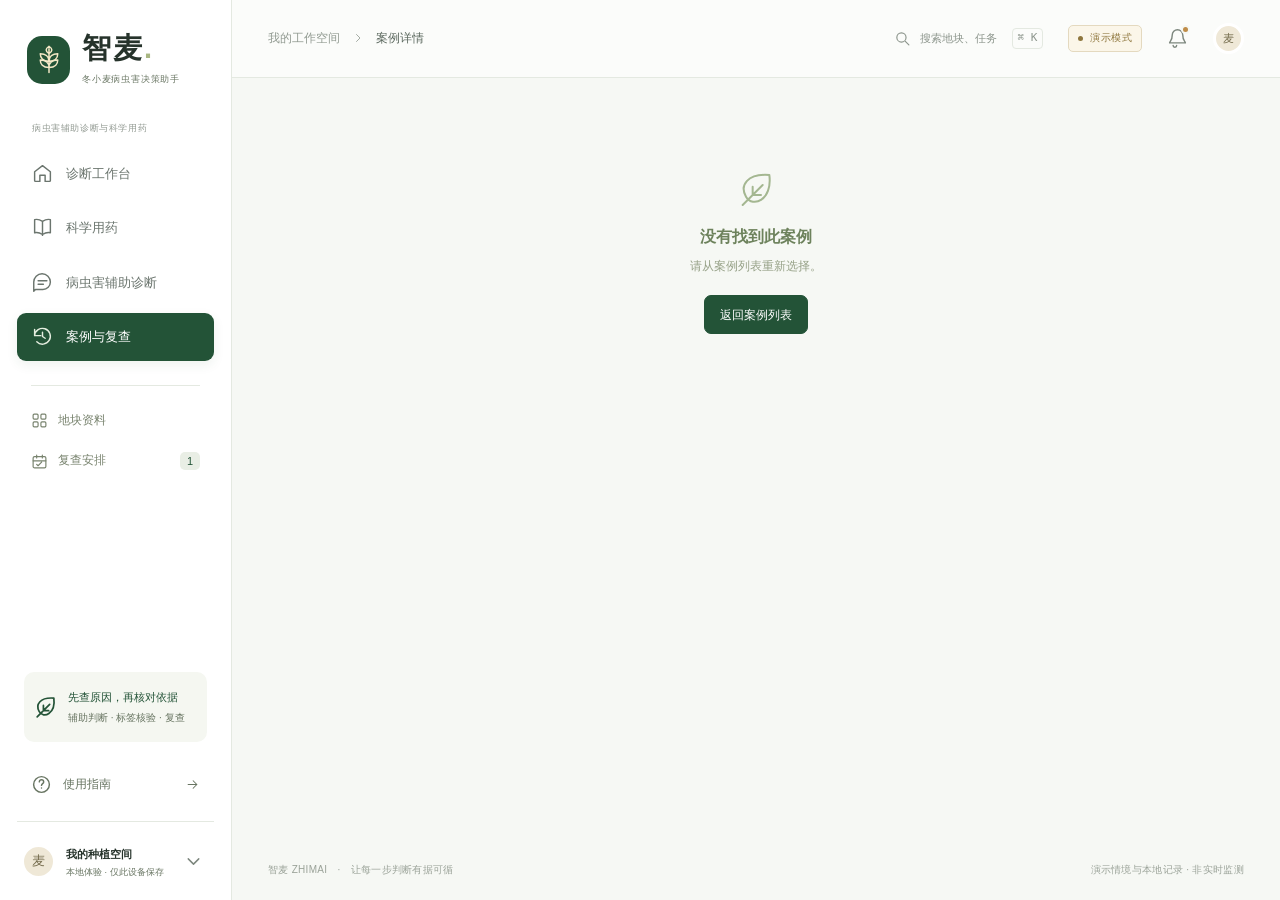
==== front_end/case.html @ a678b912 "feat(frontend): focus on wheat pest diagnosis and pesticide checks Add case-centered investigation, " ====
<!doctype html>
<html lang="zh-CN">
  <head>
    <meta charset="UTF-8" />
    <meta name="viewport" content="width=device-width, initial-scale=1.0" />
    <meta name="theme-color" content="#235337" />
    <meta
      name="description"
      content="智麦：冬小麦病虫害辅助诊断、登记标签核验与措施复查。"
    />
    <title>案例详情 · 智麦</title>
    <link rel="icon" href="assets/favicon.svg" type="image/svg+xml" />
    <link rel="stylesheet" href="css/workspace.css" />
    <link rel="stylesheet" href="css/care.css" />
    <script src="js/api.js" defer></script>
    <script src="js/core.js" defer></script>
    <script src="js/care.js" defer></script>
    <script src="js/app.js" defer></script>
    <script src="js/diagnosis.js" defer></script>
  </head>
  <body data-page="case">
    <div id="app"></div>
    <noscript><p>智麦需要启用 JavaScript 才能展示档案与交互功能。</p></noscript>
  </body>
</html>
---- front_end/css/workspace.css ----
:root {
  --green: #235337;
  --green-dark: #173c2a;
  --green-soft: #eaf1e8;
  --sage: #6d9872;
  --ink: #26332b;
  --muted: #748078;
  --line: #e4e9e1;
  --bg: #f6f8f4;
  --amber: #a7752e;
  --amber-bg: #fbf3e4;
  --red: #b54747;
  --red-bg: #fcf0ee;
  --radius: 16px;
  --shadow: 0 8px 30px #263d2b07;
}
* {
  box-sizing: border-box;
}
body {
  margin: 0;
  font:
    14px/1.65 -apple-system,
    BlinkMacSystemFont,
    "Segoe UI",
    "PingFang SC",
    "Microsoft YaHei",
    sans-serif;
  color: var(--ink);
  background: var(--bg);
}
a {
  color: inherit;
  text-decoration: none;
}
button,
input,
textarea,
select {
  font: inherit;
}
button {
  cursor: pointer;
}
button:disabled {
  cursor: not-allowed;
  opacity: 0.5;
}
button,
a,
input,
select,
textarea {
  outline-offset: 4px;
}
button:focus-visible,
a:focus-visible {
  outline: 3px solid #8eb49a;
}
input:focus,
textarea:focus,
select:focus {
  outline: 2px solid #94b99d;
  border-color: var(--sage);
}
button {
  color: inherit;
}
svg {
  vertical-align: middle;
}
.icon {
  width: 21px;
  height: 21px;
  flex-shrink: 0;
}
h1,
h2,
h3,
h4,
p {
  margin: 0;
}
h1 {
  font-size: 29px;
  letter-spacing: -0.8px;
  font-weight: 650;
  line-height: 1.4;
}
h2 {
  font-size: 18px;
  font-weight: 650;
  letter-spacing: -0.3px;
}
h3 {
  font-size: 15px;
  font-weight: 600;
}
small,
.muted {
  color: var(--muted);
}
small {
  font-size: 12px;
}
strong {
  font-weight: 600;
}
img {
  max-width: 100%;
  display: block;
}
hr {
  border: 0;
  border-top: 1px solid var(--line);
  margin: 20px 0;
}
[hidden] {
  display: none !important;
}
.sr-only {
  position: absolute;
  width: 1px;
  height: 1px;
  padding: 0;
  margin: -1px;
  overflow: hidden;
  clip: rect(0, 0, 0, 0);
  white-space: nowrap;
  border: 0;
}
#app {
  min-height: 100vh;
  display: flex;
}
.sidebar {
  position: fixed;
  z-index: 40;
  inset: 0 auto 0 0;
  width: 232px;
  background: #fff;
  color: var(--ink);
  border-right: 1px solid var(--line);
  padding: 33px 17px 0;
  display: flex;
  flex-direction: column;
}
.brand {
  display: flex;
  align-items: center;
  gap: 12px;
  padding: 0 10px 34px;
}
.brand-mark {
  width: 43px;
  height: 48px;
  border-radius: 15px;
  background: var(--green);
  color: #f4e8c6;
  display: grid;
  place-items: center;
}
.brand-mark .icon {
  width: 30px;
  height: 34px;
  stroke-width: 1.2;
}
.brand b {
  font-size: 29px;
  font-weight: 700;
  letter-spacing: 2px;
  line-height: 1.1;
}
.brand-dot {
  color: #a9b783;
}
.brand small {
  display: block;
  font-size: 10px;
  letter-spacing: 1.3px;
  margin-top: 7px;
}
.sidebar-label {
  font-size: 10px;
  color: #929a92;
  letter-spacing: 1.5px;
  padding: 0 15px 14px;
}
.sidebar nav {
  display: grid;
  gap: 7px;
}
.nav-item {
  display: flex;
  align-items: center;
  gap: 13px;
  padding: 13px 15px;
  border-radius: 9px;
  font-size: 14px;
  color: #6b756e;
  transition:
    background 0.15s,
    color 0.15s;
}
.nav-item:hover {
  background: #f1f5ef;
  color: var(--green);
}
.nav-item.active {
  background: var(--green);
  color: #fff;
  box-shadow: 0 4px 12px #23533714;
}
.nav-item.active .icon {
  stroke: #e4eddf;
}
.nav-count {
  font-size: 11px;
  margin-left: auto;
  padding: 0 6px;
  min-width: 20px;
  border-radius: 5px;
  background: #e9eee5;
  color: var(--green);
  text-align: center;
}
.nav-item.active .nav-count {
  background: #ffffff24;
  color: #fff;
}
.sidebar-bottom {
  margin-top: auto;
}
.season-note {
  margin: 30px 7px 20px;
  padding: 16px 9px;
  background: #f5f7f1;
  border-radius: 10px;
  display: flex;
  gap: 10px;
  align-items: center;
  font-size: 11px;
  color: var(--green);
}
.season-note .icon {
  width: 25px;
  height: 25px;
}
.season-note small {
  display: block;
  font-size: 10px;
  margin-top: 3px;
}
.help-btn {
  border: 0;
  background: transparent;
  width: 100%;
  display: flex;
  align-items: center;
  gap: 11px;
  padding: 12px 14px;
  color: var(--muted);
  font-size: 12px;
}
.help-btn .icon:last-child {
  margin-left: auto;
  width: 15px;
}
.profile {
  border-top: 1px solid var(--line);
  margin-top: 14px;
  padding: 20px 4px;
  display: flex;
  align-items: center;
  gap: 10px;
}
.avatar,
.top-avatar {
  display: grid;
  place-items: center;
  width: 35px;
  height: 35px;
  flex-shrink: 0;
  background: #efe8d7;
  color: #766d4e;
  border: 3px solid white;
  border-radius: 50%;
  font-size: 13px;
}
.profile strong {
  font-size: 11px;
}
.profile small {
  font-size: 9px;
  display: block;
}
.profile .icon-btn {
  margin-left: auto;
}
.main-wrapper {
  margin-left: 232px;
  min-width: 0;
  width: calc(100% - 232px);
  flex: 1;
  overflow: visible;
  display: flex;
  flex-direction: column;
}
.topbar {
  height: 78px;
  flex-shrink: 0;
  border-bottom: 1px solid var(--line);
  padding: 0 36px;
  display: flex;
  align-items: center;
  justify-content: space-between;
  background: #fff9;
  gap: 12px;
}
.topbar-left,
.topbar-actions {
  display: flex;
  align-items: center;
  gap: 18px;
}
.breadcrumb {
  display: flex;
  align-items: center;
  gap: 12px;
  color: #929b92;
  font-size: 12px;
}
.breadcrumb strong {
  color: #5b685e;
  font-weight: 500;
}
.breadcrumb .icon {
  width: 12px;
  height: 12px;
}
.topbar-actions {
  gap: 19px;
}
.search-trigger {
  border: 0;
  background: none;
  display: flex;
  align-items: center;
  gap: 9px;
  color: #8c958c;
  font-size: 11px;
}
.search-trigger .icon {
  width: 17px;
}
.search-trigger kbd {
  font: 10px/1.6 inherit;
  border: 1px solid var(--line);
  border-radius: 4px;
  padding: 0 5px;
  margin-left: 6px;
}
.mode-pill {
  display: flex;
  align-items: center;
  gap: 7px;
  font-size: 10px;
  letter-spacing: 0.4px;
  border: 1px solid #e4d9bf;
  color: #8e763d;
  background: #fbf6e9;
  padding: 4px 9px;
  border-radius: 5px;
  white-space: nowrap;
}
.mode-pill i {
  height: 5px;
  width: 5px;
  border-radius: 50%;
  background: currentColor;
}
.mode-pill.live {
  background: var(--green-soft);
  border-color: #dbe7d8;
  color: var(--green);
}
.icon-btn {
  border: 0;
  background: transparent;
  display: inline-flex;
  align-items: center;
  justify-content: center;
  border-radius: 8px;
  width: 33px;
  height: 33px;
  color: #7d877e;
  flex-shrink: 0;
}
.icon-btn:hover {
  background: var(--green-soft);
  color: var(--green);
}
.notification-btn {
  position: relative;
}
.notification-dot {
  position: absolute;
  right: 6px;
  top: 5px;
  width: 5px;
  height: 5px;
  border-radius: 50%;
  background: #bf8c48;
  box-shadow: 0 0 0 2px var(--bg);
}
.top-avatar {
  width: 31px;
  height: 31px;
  font-size: 11px;
}
.page-content {
  padding: 32px 36px 20px;
  overflow: visible;
  max-width: 1620px;
  width: 100%;
  margin: 0 auto;
  flex: 1;
}
.page-footer {
  padding: 14px 36px 22px;
  display: flex;
  justify-content: space-between;
  gap: 10px;
  color: #9ba399;
  font-size: 10px;
  letter-spacing: 0.3px;
}
.page-footer i {
  padding: 0 7px;
  font-style: normal;
}
.page-heading {
  display: flex;
  justify-content: space-between;
  gap: 20px;
  align-items: center;
  margin-bottom: 25px;
}
.page-heading p {
  color: var(--muted);
  font-size: 12px;
  margin-top: 7px;
}
.eyebrow {
  font-size: 10px;
  letter-spacing: 2.1px;
  text-transform: uppercase;
  color: var(--sage);
  display: block;
  margin-bottom: 7px;
}
.actions {
  display: flex;
  align-items: center;
  gap: 10px;
  flex-wrap: wrap;
}
.btn {
  display: inline-flex;
  justify-content: center;
  align-items: center;
  gap: 8px;
  background: #fff;
  border: 1px solid #dce3d8;
  border-radius: 7px;
  padding: 9px 15px;
  min-height: 39px;
  font-size: 12px;
  line-height: 1.5;
  white-space: nowrap;
  transition:
    background 0.15s,
    transform 0.15s;
  color: var(--ink);
}
.btn:hover {
  background: #f0f4ed;
}
.btn.primary {
  background: var(--green);
  border-color: var(--green);
  color: white;
}
.btn.primary:hover {
  background: var(--green-dark);
}
.btn.soft {
  background: var(--green-soft);
  border-color: transparent;
  color: var(--green);
}
.btn.danger {
  color: var(--red);
  background: #fff;
  border-color: #eed4d0;
}
.btn.small {
  padding: 6px 11px;
  min-height: 31px;
  font-size: 11px;
}
.btn .icon {
  width: 16px;
  height: 16px;
}
.text-link {
  display: inline-flex;
  align-items: center;
  gap: 6px;
  border: 0;
  background: none;
  padding: 0;
  color: var(--green);
  font-size: 12px;
}
.text-link .icon {
  width: 15px;
  height: 15px;
}
.badge {
  display: inline-flex;
  align-items: center;
  gap: 5px;
  padding: 3px 8px;
  border-radius: 5px;
  font-size: 10px;
  font-weight: 500;
  line-height: 1.7;
  white-space: nowrap;
  background: var(--green-soft);
  color: var(--green);
}
.badge.amber {
  background: var(--amber-bg);
  color: var(--amber);
}
.badge.gray {
  background: #f0f2ed;
  color: #7c8479;
}
.badge.red {
  background: var(--red-bg);
  color: var(--red);
}
.badge.blue {
  background: #ebf1f3;
  color: #557b87;
}
.panel {
  border: 1px solid var(--line);
  border-radius: var(--radius);
  background: white;
  box-shadow: var(--shadow);
  min-width: 0;
  overflow: hidden;
}
.panel-head {
  padding: 21px 23px 18px;
  display: flex;
  align-items: center;
  justify-content: space-between;
  gap: 15px;
}
.panel-head h2 {
  font-size: 15px;
}
.panel-head p {
  font-size: 11px;
  color: var(--muted);
  margin-top: 3px;
}
.panel-body {
  padding: 0 23px 23px;
}
.section-heading {
  display: flex;
  justify-content: space-between;
  align-items: center;
  margin: 27px 0 15px;
  gap: 12px;
}
.section-heading h2 {
  font-size: 18px;
}
.section-heading h2 small {
  margin-left: 10px;
  font-size: 11px;
  font-weight: 400;
}
.demo-note {
  display: flex;
  align-items: flex-start;
  gap: 8px;
  color: #9a834a;
  font-size: 10px;
  margin: 12px 0 0;
}
.demo-note .icon {
  width: 14px;
  height: 14px;
  margin-top: 2px;
}
.notice {
  display: flex;
  align-items: flex-start;
  gap: 9px;
  background: #f5f7f0;
  color: #6c7c65;
  padding: 13px 16px;
  border-radius: 8px;
  font-size: 11px;
  line-height: 1.8;
}
.notice .icon {
  width: 16px;
  height: 16px;
  margin-top: 2px;
}
.notice.amber {
  color: #8d7137;
  background: var(--amber-bg);
}
.notice.error {
  color: var(--red);
  background: var(--red-bg);
}
.notice a {
  text-decoration: underline;
}
.notice .btn {
  margin-left: auto;
}
.mt {
  margin-top: 18px;
}
.mb {
  margin-bottom: 18px;
}
.dashboard-hero {
  display: grid;
  grid-template-columns: 1.15fr 1fr;
  min-height: 243px;
  position: relative;
  border-radius: 17px;
  overflow: hidden;
  background: #eaf0e2;
  border: 1px solid #e0e7d8;
}
.hero-copy {
  padding: 31px 35px;
  position: relative;
  z-index: 2;
}
.hero-copy .eyebrow {
  color: #708766;
  font-size: 9px;
}
.hero-copy h1 {
  font-size: 32px;
  line-height: 1.55;
  letter-spacing: 1px;
  color: #244c32;
  margin: 9px 0;
}
.hero-copy p {
  font-size: 12px;
  color: #748169;
  margin-bottom: 21px;
}
.hero-copy .btn {
  min-height: 37px;
}
.hero-art {
  position: relative;
  overflow: hidden;
  min-height: 235px;
  background: #c4d5ac;
}
.hero-art:after {
  content: "";
  position: absolute;
  inset: 0;
  background:
    linear-gradient(90deg, #eaf0e2, transparent 32%),
    linear-gradient(0deg, #28452524, transparent 60%);
  pointer-events: none;
}
.hero-art > svg {
  width: 100%;
  height: 100%;
  position: absolute;
  inset: 0;
}
.hero-caption {
  position: absolute;
  bottom: 24px;
  right: 24px;
  z-index: 2;
  display: flex;
  gap: 9px;
  align-items: center;
  padding: 9px 13px;
  background: #ffffffdf;
  backdrop-filter: blur(6px);
  border-radius: 9px;
  color: var(--green);
  font-size: 10px;
  box-shadow: 0 4px 16px #2343210a;
}
.hero-caption .icon {
  width: 24px;
  height: 24px;
}
.hero-caption strong {
  display: block;
  font-size: 11px;
}
.hero-caption small {
  font-size: 9px;
}
.stats-grid {
  display: grid;
  grid-template-columns: repeat(4, minmax(0, 1fr));
  gap: 15px;
  margin: 19px 0 23px;
}
.stat {
  padding: 18px 20px;
  display: flex;
  justify-content: space-between;
  align-items: center;
  background: white;
  border: 1px solid var(--line);
  border-radius: 12px;
}
.stat-label {
  color: var(--muted);
  font-size: 11px;
}
.stat-value {
  font-size: 27px;
  letter-spacing: -1px;
  line-height: 1.25;
  margin: 7px 0 5px;
  font-variant-numeric: tabular-nums;
}
.stat-value span {
  font-size: 11px;
  letter-spacing: 0;
  color: #7f897e;
  margin-left: 5px;
}
.stat small {
  font-size: 9px;
}
.stat-icon {
  background: #f0f4ec;
  color: var(--sage);
  display: grid;
  place-items: center;
  width: 40px;
  height: 40px;
  border-radius: 12px;
}
.stat-icon.amber {
  background: var(--amber-bg);
  color: #b58d4c;
}
.dashboard-mid {
  display: grid;
  grid-template-columns: minmax(0, 1.55fr) minmax(290px, 1fr);
  gap: 20px;
}
.task-row {
  display: flex;
  align-items: center;
  gap: 13px;
  padding: 16px 23px;
  border-top: 1px solid #f0f2ed;
  min-height: 81px;
}
.task-check {
  width: 21px;
  height: 21px;
  border: 1.5px solid #d7dfd1;
  border-radius: 6px;
  background: white;
  flex-shrink: 0;
  display: grid;
  place-items: center;
  color: var(--green);
}
.task-check:hover {
  background: var(--green-soft);
  border-color: var(--sage);
}
.task-check.done {
  background: var(--green-soft);
  border-color: var(--green-soft);
}
.task-check .icon {
  width: 15px;
  height: 15px;
}
.task-row-main {
  flex: 1;
  min-width: 0;
}
.task-title {
  border: 0;
  padding: 0;
  background: none;
  text-align: left;
  font-size: 12px;
  font-weight: 550;
  line-height: 1.5;
}
.task-meta {
  font-size: 10px;
  color: #8b9388;
  margin-top: 4px;
  display: flex;
  gap: 9px;
  align-items: center;
}
.task-meta .icon {
  width: 11px;
  height: 11px;
}
.task-row.done .task-title {
  text-decoration: line-through;
  color: #929b8e;
}
.task-row > .text-link {
  font-size: 10px;
}
.weather-card {
  background: linear-gradient(150deg, #f0f4e9, #e8efde);
  border: 1px solid #e0e6d8;
  border-radius: var(--radius);
  padding: 21px 23px;
  position: relative;
  overflow: hidden;
}
.weather-top {
  display: flex;
  justify-content: space-between;
  align-items: center;
}
.weather-location {
  display: flex;
  gap: 5px;
  align-items: center;
  font-size: 12px;
}
.weather-location .icon {
  width: 14px;
  height: 14px;
}
.weather-main {
  display: flex;
  align-items: center;
  justify-content: space-between;
  margin: 13px 0;
}
.weather-temp {
  font-size: 43px;
  line-height: 1.1;
  color: var(--green);
  letter-spacing: -2px;
  font-weight: 500;
}
.weather-temp small {
  font-size: 24px;
  color: var(--green);
}
.weather-desc {
  font-size: 11px;
  color: #7a866e;
  margin-top: 7px;
}
.weather-symbol {
  color: #aaae6a;
  width: 62px;
  height: 62px;
  stroke-width: 1;
}
.weather-details {
  display: flex;
  gap: 20px;
  font-size: 10px;
  color: #75816d;
  margin-bottom: 16px;
}
.weather-details .icon {
  width: 13px;
  height: 13px;
  margin-right: 4px;
}
.weather-tip {
  padding: 10px 12px;
  background: #ffffffa6;
  border: 1px solid #ffffffb0;
  border-radius: 7px;
  font-size: 10px;
  color: #77836e;
}
.weather-tip strong {
  color: #526e4d;
}
.weather-bottom {
  display: flex;
  justify-content: space-between;
  align-items: center;
  margin-top: 12px;
  font-size: 9px;
  color: #899179;
}
.weather-bottom button {
  font-size: 9px;
}
.field-grid {
  display: grid;
  grid-template-columns: repeat(3, minmax(0, 1fr));
  gap: 19px;
}
.field-card {
  background: white;
  border: 1px solid var(--line);
  border-radius: 13px;
  overflow: hidden;
  box-shadow: var(--shadow);
  transition:
    transform 0.2s,
    box-shadow 0.2s;
}
.field-card:hover {
  transform: translateY(-3px);
  box-shadow: 0 9px 25px #253d2610;
}
.field-photo {
  height: 134px;
  position: relative;
  background: #e9ecdf;
  overflow: hidden;
}
.field-photo img {
  width: 100%;
  height: 100%;
  object-fit: cover;
  image-rendering: auto;
}
.field-photo:after {
  content: "";
  position: absolute;
  inset: 0;
  background: linear-gradient(0deg, #152c3450, transparent 70%);
  pointer-events: none;
}
.field-photo .badge {
  position: absolute;
  top: 12px;
  left: 13px;
  z-index: 2;
  background: #ffffffed;
}
.image-disclaimer {
  position: absolute;
  bottom: 8px;
  right: 10px;
  z-index: 2;
  font-size: 9px;
  color: #ffffffcf;
}
.field-card-content {
  padding: 17px 19px;
}
.field-title {
  display: flex;
  justify-content: space-between;
  align-items: center;
  gap: 10px;
}
.field-title h3 {
  font-size: 15px;
}
.field-location {
  display: flex;
  align-items: center;
  gap: 4px;
  font-size: 10px;
  color: #8a9385;
  margin: 6px 0 14px;
}
.field-location .icon {
  width: 12px;
  height: 12px;
}
.field-info {
  display: flex;
  gap: 12px;
  font-size: 10px;
  color: #6b7966;
}
.field-info span + span {
  border-left: 1px solid var(--line);
  padding-left: 12px;
}
.field-card-bottom {
  display: flex;
  justify-content: space-between;
  align-items: center;
  border-top: 1px solid #edf0e8;
  padding-top: 12px;
  margin-top: 14px;
  font-size: 10px;
  color: #8b9586;
}
.field-card-bottom .icon {
  width: 17px;
  color: var(--green);
}
.overview-bottom {
  display: grid;
  grid-template-columns: minmax(0, 1.55fr) minmax(290px, 1fr);
  gap: 20px;
  margin-top: 23px;
}
.quick-entry {
  display: flex;
  align-items: center;
  gap: 14px;
  padding: 20px 23px;
  border-top: 1px solid #f0f2ed;
}
.quick-entry:first-child {
  border: 0;
}
.entry-icon {
  width: 39px;
  height: 39px;
  border-radius: 11px;
  background: #edf3e7;
  color: var(--green);
  display: grid;
  place-items: center;
}
.entry-icon.gold {
  background: #f6f0df;
  color: #a18a50;
}
.quick-entry p {
  font-size: 10px;
  color: var(--muted);
  margin-top: 3px;
}
.quick-entry h3 {
  font-size: 12px;
}
.quick-entry > .icon {
  margin-left: auto;
  width: 16px;
  color: #95a08d;
}
.season-progress {
  padding: 0 24px 20px;
}
.growth-line {
  display: flex;
  align-items: center;
  position: relative;
  justify-content: space-between;
  padding-top: 25px;
}
.growth-line:before {
  content: "";
  height: 2px;
  position: absolute;
  left: 8px;
  right: 8px;
  top: 33px;
  background: #e1e8d9;
}
.growth-node {
  position: relative;
  text-align: center;
  font-size: 9px;
  color: #a1aa98;
}
.growth-node i {
  display: block;
  margin: 0 auto 9px;
  width: 17px;
  height: 17px;
  border-radius: 50%;
  border: 5px solid #eef3e7;
  background: #cdd8c0;
  position: relative;
  z-index: 1;
}
.growth-node.current {
  color: var(--green);
  font-weight: 600;
}
.growth-node.current i {
  background: var(--green);
  box-shadow: 0 0 0 4px #e6eede;
}
.season-progress > p {
  margin-top: 20px;
  font-size: 10px;
  color: var(--muted);
}
.toolbar {
  display: flex;
  justify-content: space-between;
  align-items: center;
  gap: 15px;
  flex-wrap: wrap;
  margin: 20px 0;
}
.segmented {
  display: flex;
  gap: 5px;
  flex-wrap: wrap;
  padding: 4px;
  background: #eaf0e4;
  border-radius: 8px;
}
.segmented button {
  border: 0;
  background: none;
  color: #7b8871;
  padding: 7px 14px;
  font-size: 11px;
  border-radius: 5px;
}
.segmented button.active {
  background: white;
  color: var(--green);
  box-shadow: 0 1px 4px #35412408;
}
.filter-search {
  display: flex;
  align-items: center;
  gap: 8px;
  border: 1px solid var(--line);
  border-radius: 8px;
  padding: 0 11px;
  background: white;
  min-height: 37px;
}
.filter-search .icon {
  width: 15px;
  color: #8d9885;
}
.filter-search input {
  border: 0 !important;
  background: none !important;
  padding: 7px 0 !important;
  width: 190px !important;
  font-size: 11px !important;
  outline: none !important;
}
.filter-group {
  display: flex;
  gap: 9px;
  align-items: center;
  flex-wrap: wrap;
}
.filter-group select {
  min-width: 135px;
  font-size: 11px;
  min-height: 37px;
  padding: 6px 28px 6px 10px;
}
.result-count {
  font-size: 11px;
  color: var(--muted);
}
.fields-summary {
  display: flex;
  gap: 20px;
  align-items: center;
  padding: 13px 18px;
  background: #eef3e8;
  border: 1px solid #e4ebdb;
  border-radius: 9px;
  color: #7b8b6e;
  font-size: 11px;
}
.fields-summary strong {
  font-size: 15px;
  color: var(--green);
  margin-right: 4px;
}
.add-field-card {
  border: 1.5px dashed #c9d6bf;
  background: #f0f5ea;
  min-height: 285px;
  border-radius: 13px;
  display: flex;
  flex-direction: column;
  align-items: center;
  justify-content: center;
  color: #759065;
  gap: 8px;
}
.add-field-card > .icon {
  width: 30px;
  height: 30px;
  margin-bottom: 7px;
}
.add-field-card strong {
  font-size: 13px;
  font-weight: 500;
}
.add-field-card small {
  font-size: 10px;
}
.back-link {
  display: inline-flex;
  align-items: center;
  gap: 6px;
  color: #89917f;
  font-size: 11px;
  margin-bottom: 18px;
}
.back-link .icon {
  width: 13px;
  transform: rotate(180deg);
}
.field-detail-hero {
  display: grid;
  grid-template-columns: 1fr 320px;
  overflow: hidden;
  background: white;
  border: 1px solid var(--line);
  border-radius: 15px;
  margin-bottom: 20px;
}
.field-detail-copy {
  padding: 25px 28px;
}
.field-detail-copy h1 {
  font-size: 28px;
  margin: 5px 0;
}
.field-detail-copy > .field-location {
  margin-bottom: 20px;
}
.field-detail-copy .field-info {
  font-size: 11px;
  gap: 20px;
}
.field-detail-photo {
  position: relative;
  min-height: 180px;
}
.field-detail-photo img {
  width: 100%;
  height: 100%;
  object-fit: cover;
  position: absolute;
  inset: 0;
}
.field-detail-photo:after {
  content: "";
  position: absolute;
  inset: 0;
  background: linear-gradient(90deg, white, transparent 35%);
}
.field-detail-tabs {
  display: flex;
  gap: 26px;
  border-bottom: 1px solid var(--line);
  margin-bottom: 23px;
}
.field-detail-tabs button {
  border: 0;
  background: none;
  color: #8a9580;
  padding: 11px 1px 14px;
  position: relative;
  font-size: 12px;
}
.field-detail-tabs button.active {
  color: var(--green);
  font-weight: 600;
}
.field-detail-tabs button.active:after {
  content: "";
  position: absolute;
  bottom: -1px;
  left: 0;
  right: 0;
  height: 3px;
  border-radius: 3px;
  background: var(--green);
}
.detail-columns {
  display: grid;
  grid-template-columns: minmax(0, 1.65fr) minmax(270px, 1fr);
  gap: 22px;
}
.timeline {
  padding: 4px 24px 22px;
}
.timeline-entry {
  position: relative;
  display: grid;
  grid-template-columns: 65px 1fr;
  gap: 19px;
  padding: 17px 0 21px;
}
.timeline-entry:before {
  content: "";
  position: absolute;
  left: 78px;
  top: 28px;
  bottom: -20px;
  width: 1px;
  background: #e3eadb;
}
.timeline-entry:last-child:before {
  bottom: 35px;
}
.timeline-date {
  font-size: 12px;
  font-weight: 550;
  color: #718268;
  line-height: 1.4;
  padding-top: 4px;
}
.timeline-date small {
  display: block;
  font-weight: 400;
  font-size: 9px;
  margin-top: 5px;
}
.timeline-entry-content {
  border: 1px solid var(--line);
  padding: 17px 18px;
  border-radius: 10px;
  position: relative;
  background: #fff;
}
.timeline-entry-content:before {
  content: "";
  position: absolute;
  left: -11px;
  top: 22px;
  width: 9px;
  height: 9px;
  border-radius: 50%;
  background: #7e9c70;
  box-shadow: 0 0 0 4px white;
}
.timeline-entry h3 {
  font-size: 13px;
  margin: 7px 0;
}
.timeline-entry p {
  font-size: 11px;
  color: #809074;
  line-height: 1.9;
  white-space: pre-wrap;
  overflow-wrap: anywhere;
}
.timeline-picture {
  width: 100%;
  max-height: 170px;
  object-fit: cover;
  border-radius: 6px;
  margin: 13px 0 8px;
}
.timeline-foot {
  display: flex;
  justify-content: space-between;
  align-items: center;
  color: #a0aa97;
  font-size: 9px;
  margin-top: 11px;
}
.detail-note {
  padding: 18px 21px;
  font-size: 12px;
  color: #7b8972;
  line-height: 1.9;
}
.detail-note h3 {
  color: var(--green);
  margin-bottom: 10px;
  font-size: 13px;
}
.detail-note p {
  white-space: pre-wrap;
  overflow-wrap: anywhere;
}
.mini-stat-grid {
  display: grid;
  grid-template-columns: 1fr 1fr;
  gap: 10px;
  padding: 0 21px 20px;
}
.mini-stat {
  padding: 13px 15px;
  background: #f5f7f0;
  border-radius: 9px;
}
.mini-stat strong {
  display: block;
  font-size: 24px;
  color: var(--green);
  font-weight: 500;
}
.mini-stat small {
  font-size: 10px;
}
.detail-side .panel {
  margin-bottom: 18px;
}
.detail-list {
  display: grid;
  grid-template-columns: 105px 1fr;
  gap: 12px 18px;
  font-size: 12px;
  margin: 18px 0;
}
.detail-list dt {
  color: #8c9683;
}
.detail-list dd {
  margin: 0;
  white-space: pre-wrap;
  overflow-wrap: anywhere;
}
.info-panel {
  padding: 24px;
  max-width: 850px;
}
.task-list .task-row {
  padding: 21px 23px;
  min-height: 98px;
}
.task-list .task-title {
  font-size: 14px;
}
.task-list .task-meta {
  font-size: 11px;
  margin-top: 6px;
}
.task-list .task-row-main > p {
  font-size: 11px;
  color: #8b9583;
  margin-top: 6px;
}
.task-date {
  font-size: 11px;
  color: #8d977f;
  text-align: right;
  margin-left: auto;
}
.task-date small {
  display: block;
  font-size: 9px;
}
.task-inline {
  display: flex;
  align-items: center;
  gap: 12px;
}
.task-list .badge {
  min-width: 65px;
  justify-content: center;
}
.compare-selectors {
  display: grid;
  grid-template-columns: 1fr 1fr 1fr;
  gap: 18px;
  padding: 20px 24px;
}
.compare-selectors label {
  font-size: 11px;
  color: #7b8972;
}
.compare-selectors select {
  margin-top: 6px;
  font-size: 12px;
}
.compare-stage {
  margin-top: 20px;
}
.compare-stage .panel-head {
  padding-bottom: 16px;
}
.comparison-images {
  display: grid;
  grid-template-columns: 1fr 1fr;
  gap: 1px;
  background: var(--line);
}
.comparison-shot {
  position: relative;
  background: #eef1e5;
  margin: 0;
}
.comparison-shot img {
  width: 100%;
  height: 278px;
  object-fit: cover;
}
.comparison-shot figcaption {
  position: absolute;
  left: 17px;
  bottom: 16px;
  right: 17px;
  display: flex;
  justify-content: space-between;
  align-items: center;
  color: white;
  font-size: 11px;
  text-shadow: 0 1px 4px #000;
}
.comparison-shot:after {
  content: "";
  position: absolute;
  inset: 50% 0 0;
  background: linear-gradient(0deg, #14250f65, transparent);
  pointer-events: none;
}
.comparison-shot figcaption {
  z-index: 2;
}
.comparison-shot .shot-tag {
  position: absolute;
  top: 16px;
  left: 17px;
  background: #fffffff0;
  padding: 4px 9px;
  border-radius: 5px;
  z-index: 2;
  font-size: 10px;
  color: var(--green);
}
.compare-disclaimer {
  padding: 11px 20px;
  background: #f6f8f1;
  font-size: 10px;
  color: #8c987f;
  display: flex;
  gap: 8px;
  align-items: flex-start;
}
.compare-disclaimer .icon {
  width: 14px;
  height: 14px;
  margin-top: 2px;
}
.slider-compare {
  height: 320px;
  position: relative;
  overflow: hidden;
  background: #edf1e4;
}
.slider-compare img {
  width: 100%;
  height: 100%;
  object-fit: cover;
  position: absolute;
  inset: 0;
}
.slider-top {
  position: absolute;
  inset: 0;
  clip-path: inset(0 50% 0 0);
}
.slider-divider {
  position: absolute;
  top: 0;
  bottom: 0;
  left: 50%;
  width: 2px;
  background: white;
  pointer-events: none;
  box-shadow: 0 0 6px #0003;
}
.slider-divider span {
  position: absolute;
  top: 45%;
  left: -19px;
  width: 40px;
  height: 40px;
  border-radius: 50%;
  background: white;
  display: grid;
  place-items: center;
  color: var(--green);
}
.slider-label {
  position: absolute;
  top: 15px;
  background: #ffffffe0;
  border-radius: 5px;
  padding: 4px 10px;
  font-size: 11px;
  z-index: 2;
}
.slider-label.before {
  left: 20px;
}
.slider-label.after {
  right: 20px;
}
.range-control {
  display: flex;
  align-items: center;
  gap: 17px;
  padding: 12px 23px;
  color: #7e8d71;
  font-size: 11px;
}
.range-control input {
  accent-color: var(--green);
  flex: 1;
  min-width: 0;
}
.comparison-notes {
  display: grid;
  grid-template-columns: 1fr 1fr;
  gap: 20px;
  margin-top: 20px;
}
.observation-panel {
  padding: 20px 23px;
}
.observation-panel p {
  font-size: 12px;
  color: #819074;
  line-height: 1.9;
  white-space: pre-wrap;
  margin-top: 10px;
  overflow-wrap: anywhere;
}
.observation-panel .eyebrow {
  font-size: 9px;
}
.compare-reflection {
  padding: 23px;
  margin-top: 20px;
}
.compare-reflection textarea {
  margin: 14px 0 12px;
}
.compare-checks {
  display: flex;
  gap: 18px;
  flex-wrap: wrap;
  font-size: 11px;
  color: #8a967e;
  margin: 17px 0;
}
.compare-checks label {
  display: flex;
  align-items: center;
  gap: 6px;
}
.compare-checks input {
  accent-color: var(--green);
  width: 14px;
}
.compare-save-actions {
  display: flex;
  justify-content: space-between;
  align-items: center;
  gap: 10px;
  flex-wrap: wrap;
}
.compare-save-actions small {
  font-size: 10px;
}
.diagnosis-intro {
  display: flex;
  justify-content: space-between;
  align-items: flex-start;
  gap: 15px;
  margin-bottom: 20px;
}
.diagnosis-layout {
  display: grid;
  grid-template-columns: minmax(260px, 0.7fr) minmax(0, 1.3fr);
  gap: 21px;
  align-items: start;
}
.diagnosis-side .panel {
  margin-bottom: 18px;
}
.upload-body {
  padding: 0 21px 21px;
}
.upload-zone {
  border: 1.5px dashed #c5d3bb;
  background: #f6f9f2;
  border-radius: 10px;
  padding: 33px 18px;
  display: flex;
  align-items: center;
  flex-direction: column;
  text-align: center;
  cursor: pointer;
  gap: 7px;
  width: 100%;
  color: var(--green);
  min-height: 205px;
}
.upload-zone:hover,
.upload-zone.dragging {
  background: #eaf2e3;
  border-color: var(--green);
}
.upload-zone .upload-symbol {
  display: grid;
  place-items: center;
  width: 45px;
  height: 45px;
  border-radius: 13px;
  background: #e9f0e1;
  margin-bottom: 8px;
}
.upload-zone .upload-symbol .icon {
  width: 24px;
  height: 24px;
}
.upload-zone strong {
  font-size: 12px;
}
.upload-zone small {
  font-size: 10px;
  line-height: 1.8;
}
.preview-wrap {
  position: relative;
  border-radius: 9px;
  overflow: hidden;
  background: #f2f5ed;
}
.preview-wrap img {
  max-height: 255px;
  width: 100%;
  object-fit: contain;
}
.preview-remove {
  position: absolute;
  top: 8px;
  right: 8px;
  background: #ffffffe8;
  color: #586d4c;
}
.preview-filename {
  padding: 8px 0;
  color: #8c9881;
  font-size: 10px;
  overflow-wrap: anywhere;
}
.preview-actions {
  display: flex;
  justify-content: space-between;
  align-items: center;
  gap: 8px;
  margin-top: 9px;
}
.vision-status {
  padding: 12px 14px;
  font-size: 11px;
  color: #7b8d6d;
  display: flex;
  gap: 8px;
  align-items: center;
  background: #f2f6eb;
  border-radius: 8px;
  margin-bottom: 12px;
}
.vision-status.error {
  background: var(--red-bg);
  color: var(--red);
}
.vision-result {
  font-size: 12px;
  line-height: 1.9;
  color: #718266;
  max-height: 330px;
  overflow: auto;
  overflow-wrap: anywhere;
}
.vision-result p {
  margin-bottom: 9px;
}
.vision-result ul,
.vision-result ol {
  padding-left: 20px;
  margin: 8px 0;
}
.vision-result strong {
  color: var(--green);
}
.vision-disclaimer {
  font-size: 10px;
  color: #9ba58f;
  margin-top: 12px;
  border-top: 1px solid var(--line);
  padding-top: 11px;
}
.tips-list {
  list-style: none;
  padding: 0 21px 21px;
  margin: 0;
  display: grid;
  gap: 13px;
}
.tips-list li {
  display: flex;
  align-items: flex-start;
  gap: 9px;
  font-size: 11px;
  color: #819175;
}
.tips-list .icon {
  width: 15px;
  height: 15px;
  margin-top: 2px;
  color: #91a77e;
}
.chat-card {
  display: flex;
  flex-direction: column;
  min-height: 650px;
  height: calc(100vh - 230px);
  max-height: 920px;
}
.chat-header {
  display: flex;
  align-items: center;
  gap: 10px;
  padding: 18px 22px;
  border-bottom: 1px solid var(--line);
}
.agent-avatar {
  height: 35px;
  width: 35px;
  display: grid;
  place-items: center;
  background: var(--green);
  border-radius: 11px;
  color: #e6eedf;
  flex-shrink: 0;
}
.agent-avatar .icon {
  height: 22px;
  width: 22px;
}
.chat-header h2 {
  font-size: 13px;
}
.chat-header small {
  font-size: 9px;
}
.chat-header .badge {
  margin-left: auto;
}
.chat-header .icon-btn {
  width: 28px;
  height: 28px;
}
.chat-messages {
  flex: 1;
  overflow: auto;
  min-height: 180px;
  padding: 22px;
  background: #fff;
  border-radius: 0;
  margin: 0;
  scrollbar-width: thin;
}
.chat-welcome {
  max-width: 440px;
  margin: 30px auto 20px;
  text-align: center;
}
.chat-welcome > .agent-avatar {
  margin: 0 auto 18px;
  width: 49px;
  height: 49px;
  border-radius: 16px;
}
.chat-welcome h3 {
  font-size: 21px;
  letter-spacing: 0.3px;
  margin-bottom: 9px;
}
.chat-welcome > p {
  font-size: 11px;
  color: #8b977f;
  line-height: 1.9;
}
.suggestion-grid {
  display: grid;
  grid-template-columns: 1fr 1fr;
  gap: 9px;
  margin-top: 25px;
}
.suggestion {
  display: flex;
  gap: 8px;
  align-items: center;
  text-align: left;
  padding: 12px 11px;
  border: 1px solid #e6ebdf;
  background: #fafbf7;
  border-radius: 8px;
  color: #788c69;
  font-size: 10px;
  line-height: 1.7;
}
.suggestion:hover {
  background: var(--green-soft);
}
.suggestion .icon {
  width: 16px;
  height: 16px;
  flex-shrink: 0;
}
.message-item {
  display: flex;
  gap: 10px;
  margin: 0 0 20px;
}
.message-item.user {
  flex-direction: row-reverse;
}
.message-avatar {
  width: 28px;
  height: 28px;
  border-radius: 8px;
  background: #eaf1e2;
  color: var(--green);
  display: grid;
  place-items: center;
  font-size: 10px;
  flex-shrink: 0;
}
.message-avatar .icon {
  width: 17px;
  height: 17px;
}
.message-item.user .message-avatar {
  background: #f0eadb;
  color: #a3936b;
}
.message-content {
  max-width: 88%;
  min-width: 0;
}
.message-meta {
  font-size: 9px;
  color: #a1aa97;
  margin: 0 0 5px;
  display: flex;
  gap: 8px;
  align-items: center;
}
.message-item.user .message-meta {
  justify-content: flex-end;
}
.message-bubble {
  border-radius: 0 10px 10px 10px;
  background: #f6f8f2;
  border: 1px solid #edf0e7;
  padding: 13px 15px;
  font-size: 12px;
  line-height: 1.95;
  max-width: none;
  overflow-wrap: anywhere;
  color: #556c48;
  white-space: normal;
}
.message-item.user .message-bubble {
  background: #eaf1e3;
  border-color: #e4ebdc;
  border-radius: 10px 0 10px 10px;
  color: #426135;
  white-space: pre-wrap;
}
.message-bubble p {
  margin: 0 0 9px;
}
.message-bubble p:last-child {
  margin: 0;
}
.message-bubble ul,
.message-bubble ol {
  padding-left: 19px;
  margin: 8px 0;
}
.message-bubble li {
  margin: 4px 0;
}
.message-bubble strong {
  color: #35552b;
}
.message-bubble code {
  background: #e8eddf;
  border-radius: 3px;
  padding: 1px 4px;
  font-size: 11px;
}
.message-bubble pre {
  overflow: auto;
  background: #eaf0e2;
  padding: 10px;
  border-radius: 6px;
  white-space: pre-wrap;
}
.message-bubble pre code {
  padding: 0;
  background: none;
}
.message-bubble a {
  color: var(--green);
  text-decoration: underline;
}
.message-bubble.processing {
  color: #8e9a83;
  font-size: 11px;
  display: flex;
  gap: 8px;
  align-items: center;
}
.message-tools {
  font-size: 9px;
  color: #8e9b81;
  margin-top: 7px;
  display: flex;
  align-items: center;
  gap: 6px;
  flex-wrap: wrap;
}
.message-tools .icon {
  width: 12px;
  height: 12px;
}
.message-tools button {
  font-size: 9px;
}
.message-error {
  margin-top: 8px;
  color: var(--red);
  font-size: 10px;
}
.message-error .btn {
  margin-top: 8px;
  display: flex;
}
.tool-trace {
  border: 1px solid #e5eadd;
  background: #fbfcf8;
  border-radius: 6px;
  font-size: 10px;
  color: #8a967c;
  padding: 8px 10px;
  margin-bottom: 8px;
}
.tool-trace summary {
  cursor: pointer;
}
.tool-trace pre {
  white-space: pre-wrap;
  overflow-wrap: anywhere;
  max-height: 150px;
  overflow: auto;
  font-size: 10px;
  margin: 8px 0 0;
}
.chat-composer {
  padding: 14px 20px 17px;
  border-top: 1px solid var(--line);
  background: #fff;
}
.composer-field {
  display: flex;
  align-items: flex-end;
  border: 1px solid #dfe6d6;
  border-radius: 10px;
  background: #fafcf7;
  padding: 10px 10px 10px 13px;
  gap: 10px;
}
.composer-field:focus-within {
  border-color: #95b380;
}
.composer-field textarea {
  border: 0;
  background: none;
  outline: none;
  resize: none;
  min-height: 43px;
  max-height: 130px;
  padding: 3px 0;
  font-size: 12px;
  line-height: 1.8;
  border-radius: 0;
}
.send-btn {
  border: 0;
  background: var(--green);
  color: white;
  width: 35px;
  height: 35px;
  border-radius: 8px;
  flex-shrink: 0;
}
.send-btn .icon {
  width: 18px;
  height: 18px;
}
.composer-hint {
  display: flex;
  justify-content: space-between;
  align-items: center;
  font-size: 9px;
  color: #9ba68f;
  margin-top: 8px;
  gap: 12px;
}
.attachment-context {
  font-size: 10px;
  color: var(--green);
  display: flex;
  gap: 7px;
  align-items: center;
  margin-bottom: 8px;
  padding: 7px 10px;
  background: #eef4e6;
  border-radius: 6px;
}
.attachment-context .icon {
  width: 14px;
  height: 14px;
}
.spinner {
  width: 14px;
  height: 14px;
  display: inline-block;
  border: 2px solid #cedbc2;
  border-top-color: var(--green);
  border-radius: 50%;
  animation: spin 1s linear infinite;
  flex-shrink: 0;
}
@keyframes spin {
  to {
    transform: rotate(360deg);
  }
}
.recheck-banner {
  display: flex;
  gap: 10px;
  align-items: center;
  padding: 12px 16px;
  border: 1px solid #d9e4cf;
  border-radius: 9px;
  background: #edf4e5;
  margin-bottom: 18px;
  color: #6b8258;
  font-size: 11px;
}
.recheck-banner .icon {
  width: 17px;
  height: 17px;
}
.recheck-banner a {
  margin-left: auto;
  color: var(--green);
  text-decoration: underline;
}
.recheck-banner small {
  display: block;
}
.history-grid {
  display: grid;
  grid-template-columns: repeat(3, minmax(0, 1fr));
  gap: 20px;
}
.case-card {
  padding: 0;
  background: #fff;
  border: 1px solid var(--line);
  border-radius: 12px;
  overflow: hidden;
  min-width: 0;
  text-align: left;
  display: block;
  width: 100%;
  transition:
    transform 0.2s,
    box-shadow 0.2s;
}
.case-card:hover {
  transform: translateY(-3px);
  box-shadow: 0 8px 20px #263d2b12;
}
.case-image {
  position: relative;
  height: 160px;
  background: #eaf0e2;
}
.case-image img {
  width: 100%;
  height: 100%;
  object-fit: cover;
}
.case-image .badge {
  position: absolute;
  top: 12px;
  left: 12px;
  background: #fffffff0;
}
.case-content {
  padding: 17px 19px;
}
.case-content > small {
  font-size: 9px;
  color: #98a28c;
}
.case-content h3 {
  font-size: 13px;
  margin: 7px 0;
}
.case-summary {
  font-size: 11px;
  color: #8a957d;
  line-height: 1.8;
  display: -webkit-box;
  -webkit-line-clamp: 3;
  -webkit-box-orient: vertical;
  overflow: hidden;
  min-height: 58px;
  overflow-wrap: anywhere;
}
.case-footer {
  display: flex;
  align-items: center;
  justify-content: space-between;
  margin-top: 13px;
  border-top: 1px solid var(--line);
  padding-top: 12px;
  font-size: 10px;
  color: var(--green);
}
.case-footer .icon {
  width: 15px;
}
.case-detail-top {
  display: grid;
  grid-template-columns: 180px 1fr;
  gap: 20px;
  margin-bottom: 20px;
}
.case-detail-top img {
  width: 100%;
  height: 140px;
  object-fit: cover;
  border-radius: 8px;
}
.case-detail-top .detail-list {
  margin: 5px 0;
  gap: 6px;
  font-size: 11px;
  grid-template-columns: 80px 1fr;
}
.case-section {
  border-top: 1px solid var(--line);
  padding: 17px 0;
}
.case-section h3 {
  font-size: 13px;
  margin-bottom: 10px;
  color: var(--green);
}
.case-section .rich-text {
  font-size: 12px;
  color: #7b8b6e;
  line-height: 1.9;
  overflow-wrap: anywhere;
}
.rich-text p {
  margin: 8px 0;
}
.rich-text ul,
.rich-text ol {
  padding-left: 20px;
  margin: 8px 0;
}
input:not([type="checkbox"]):not([type="radio"]):not([type="range"]):not(
    [type="file"]
  ),
textarea,
select {
  display: block;
  width: 100%;
  background: #fff;
  border: 1px solid #dfe5d8;
  border-radius: 7px;
  color: var(--ink);
  padding: 10px 11px;
  min-width: 0;
}
input::placeholder,
textarea::placeholder {
  color: #a5ae9b;
}
label {
  display: block;
  font-size: 12px;
  color: #718167;
}
label > input,
label > textarea,
label > select {
  margin-top: 7px;
}
label > span {
  color: var(--amber);
}
input[type="checkbox"],
input[type="radio"] {
  accent-color: var(--green);
}
.form-grid {
  display: grid;
  grid-template-columns: 1fr 1fr;
  gap: 17px;
}
.form-grid .full {
  grid-column: 1/-1;
}
.form-intro {
  font-size: 12px;
  color: #8a967c;
  margin-bottom: 20px;
  line-height: 1.9;
}
.form-error {
  color: var(--red);
  font-size: 12px;
  margin-top: 12px;
}
.file-label {
  padding: 13px;
  border: 1px dashed #c7d4bc;
  border-radius: 8px;
}
.file-label small {
  display: block;
  margin-top: 8px;
  font-size: 10px;
}
.file-label input {
  font-size: 11px;
  width: 100%;
}
dialog {
  border: 1px solid #e0e7d8;
  border-radius: 17px;
  padding: 0;
  max-width: 620px;
  width: calc(100% - 36px);
  max-height: calc(100dvh - 60px);
  color: var(--ink);
  box-shadow: 0 25px 100px #122b2830;
  background: #fff;
  margin: auto;
}
dialog::backdrop {
  background: #17342470;
  backdrop-filter: blur(4px);
}
dialog.wide {
  max-width: 800px;
}
dialog form {
  display: flex;
  flex-direction: column;
  max-height: calc(100dvh - 60px);
}
.modal-header {
  padding: 24px 26px 17px;
  display: flex;
  justify-content: space-between;
  align-items: flex-start;
  border-bottom: 1px solid var(--line);
  flex-shrink: 0;
}
.modal-header h2 {
  font-size: 21px;
}
.modal-header .eyebrow {
  font-size: 8px;
}
.modal-body {
  padding: 22px 26px;
  overflow: auto;
  flex: 1;
  min-height: 0;
}
.modal-footer {
  display: flex;
  justify-content: flex-end;
  gap: 10px;
  padding: 16px 26px;
  border-top: 1px solid var(--line);
  background: #fafcf7;
  flex-shrink: 0;
}
.radio-card {
  display: flex;
  gap: 12px;
  border: 1px solid var(--line);
  padding: 16px;
  border-radius: 9px;
  margin: 12px 0;
  align-items: flex-start;
}
.radio-card input {
  margin-top: 5px;
}
.radio-card strong {
  font-size: 13px;
  display: block;
  color: var(--green);
}
.radio-card small {
  font-size: 11px;
  display: block;
  margin-top: 5px;
}
.guide-step {
  display: flex;
  gap: 17px;
  margin-bottom: 25px;
}
.guide-step > span {
  font-size: 24px;
  color: #b7c6a6;
  font-weight: 300;
  line-height: 1.3;
}
.guide-step h3 {
  font-size: 14px;
  margin-bottom: 5px;
}
.guide-step p {
  font-size: 12px;
  color: #8a967d;
}
.search-box {
  display: flex;
  gap: 10px;
  align-items: center;
  border-bottom: 1px solid var(--line);
  padding-bottom: 12px;
}
.search-box .icon {
  color: var(--sage);
}
.search-box input {
  border: 0 !important;
  margin: 0;
  outline: none !important;
  padding: 5px !important;
}
.search-results {
  margin-top: 10px;
}
.search-results a,
.search-results button {
  display: flex;
  align-items: center;
  gap: 12px;
  width: 100%;
  text-align: left;
  padding: 12px;
  border: 0;
  border-radius: 7px;
  background: white;
}
.search-results a:hover,
.search-results button:hover {
  background: var(--green-soft);
}
.search-results strong {
  font-size: 12px;
}
.search-results small {
  display: block;
  font-size: 10px;
}
.search-results .icon:first-child {
  color: var(--sage);
}
.search-results .icon:last-child {
  margin-left: auto;
  width: 15px;
  color: #9aa88c;
}
.notification-item {
  display: flex;
  gap: 12px;
  text-align: left;
  padding: 14px 0;
  align-items: center;
  border: 0;
  background: none;
  border-bottom: 1px solid var(--line);
  width: 100%;
}
.notification-item strong {
  font-size: 12px;
}
.notification-item small {
  display: block;
  font-size: 10px;
}
.notification-item > .icon {
  color: var(--sage);
}
.notification-item > .icon:last-child {
  margin-left: auto;
  width: 15px;
}
.empty-state {
  padding: 60px 20px;
  text-align: center;
  grid-column: 1/-1;
}
.empty-state > .icon {
  width: 40px;
  height: 40px;
  color: #a4b791;
  margin: 0 auto 14px;
  display: block;
  stroke-width: 1.2;
}
.empty-state h3 {
  font-size: 16px;
  color: #6d825c;
}
.empty-state p {
  font-size: 12px;
  color: #96a187;
  margin: 7px auto 18px;
  max-width: 450px;
}
.error-actions {
  display: flex;
  gap: 9px;
  justify-content: center;
  flex-wrap: wrap;
}
.toasts {
  position: fixed;
  right: 28px;
  bottom: 26px;
  z-index: 100;
  display: grid;
  gap: 10px;
  max-width: calc(100vw - 40px);
}
.toast {
  padding: 12px 15px;
  background: var(--green-dark);
  color: white;
  border-radius: 10px;
  box-shadow: 0 6px 30px #152a2c25;
  display: flex;
  align-items: center;
  gap: 10px;
  font-size: 12px;
  max-width: 520px;
}
.toast.error {
  background: #87483b;
}
.toast > .icon {
  width: 18px;
  height: 18px;
}
.toast .icon-btn {
  color: white;
  width: 25px;
  height: 25px;
  margin-left: 8px;
}
.toast .icon-btn .icon {
  width: 15px;
}
.toast .icon-btn:hover {
  background: #ffffff18;
}
.menu-toggle,
.sidebar-scrim {
  display: none;
}
.skip-link {
  position: fixed;
  top: -60px;
  left: 20px;
  background: var(--green);
  color: white;
  padding: 10px;
  z-index: 200;
}
.skip-link:focus {
  top: 10px;
}
@media (min-width: 1600px) {
  .page-content {
    padding-top: 38px;
  }
  .dashboard-hero {
    min-height: 270px;
  }
  .hero-copy {
    padding: 36px 40px;
  }
  .hero-copy h1 {
    font-size: 36px;
  }
  .field-photo {
    height: 165px;
  }
}
@media (max-width: 1200px) {
  .sidebar {
    width: 205px;
    padding-left: 12px;
    padding-right: 12px;
  }
  .brand {
    gap: 10px;
    padding-left: 7px;
  }
  .brand b {
    font-size: 26px;
  }
  .brand small {
    font-size: 9px;
    letter-spacing: 0.8px;
  }
  .main-wrapper {
    margin-left: 205px;
    width: calc(100% - 205px);
  }
  .topbar {
    padding: 0 25px;
  }
  .page-content {
    padding: 27px 25px 18px;
  }
  .page-footer {
    padding-left: 25px;
    padding-right: 25px;
  }
  .search-trigger span,
  .search-trigger kbd {
    display: none;
  }
  .topbar-actions {
    gap: 12px;
  }
  .hero-copy {
    padding: 28px;
  }
  .hero-copy h1 {
    font-size: 29px;
    letter-spacing: 0;
  }
  .stats-grid {
    gap: 11px;
  }
  .stat {
    padding: 15px;
  }
  .stat-icon {
    width: 33px;
    height: 33px;
  }
  .stat-icon .icon {
    width: 18px;
    height: 18px;
  }
  .dashboard-mid,
  .overview-bottom {
    grid-template-columns: minmax(0, 1.45fr) minmax(265px, 1fr);
    gap: 16px;
  }
  .field-grid,
  .history-grid {
    gap: 14px;
  }
  .field-card-content {
    padding: 15px;
  }
  .field-title h3 {
    font-size: 13px;
  }
  .field-info {
    gap: 8px;
  }
  .field-info span + span {
    padding-left: 8px;
  }
  .field-info span {
    font-size: 9px;
  }
  .field-photo {
    height: 120px;
  }
  .task-row {
    padding: 15px 18px;
    gap: 10px;
  }
  .task-row > .badge {
    display: none;
  }
  .diagnosis-layout {
    grid-template-columns: minmax(235px, 0.75fr) minmax(0, 1.25fr);
    gap: 16px;
  }
  .panel-head {
    padding-left: 18px;
    padding-right: 18px;
  }
  .suggestion-grid {
    grid-template-columns: 1fr;
  }
  .chat-welcome {
    margin: 10px auto;
  }
  .chat-messages {
    padding: 18px;
  }
  .detail-columns {
    grid-template-columns: 1.5fr 1fr;
  }
  .field-detail-hero {
    grid-template-columns: 1fr 230px;
  }
  .comparison-shot img {
    height: 240px;
  }
}
@media (max-width: 1000px) {
  .sidebar {
    width: 190px;
  }
  .main-wrapper {
    margin-left: 190px;
    width: calc(100% - 190px);
  }
  .brand b {
    font-size: 25px;
  }
  .brand-mark {
    width: 35px;
    height: 41px;
  }
  .brand-mark .icon {
    width: 26px;
    height: 30px;
  }
  .brand small {
    font-size: 8px;
  }
  .nav-item {
    font-size: 12px;
    padding: 12px;
  }
  .sidebar-label {
    font-size: 9px;
  }
  .profile {
    gap: 5px;
  }
  .profile small {
    font-size: 8px;
  }
  .page-content {
    padding: 25px 22px;
  }
  .topbar {
    padding: 0 22px;
  }
  .breadcrumb {
    font-size: 10px;
    gap: 8px;
  }
  .top-avatar {
    display: none;
  }
  .hero-copy {
    padding: 24px;
  }
  .hero-copy h1 {
    font-size: 26px;
  }
  .hero-copy p {
    font-size: 10px;
  }
  .hero-caption {
    right: 15px;
    bottom: 18px;
    padding: 7px 10px;
  }
  .stats-grid {
    grid-template-columns: repeat(2, 1fr);
  }
  .dashboard-mid,
  .overview-bottom {
    grid-template-columns: 1fr;
  }
  .weather-card {
    display: grid;
    grid-template-columns: 1fr 1fr;
    column-gap: 30px;
  }
  .weather-top {
    grid-column: 1/-1;
  }
  .weather-details {
    align-self: center;
    margin: 0;
  }
  .weather-main {
    grid-column: 1;
    grid-row: 2/4;
  }
  .weather-tip {
    grid-column: 2;
  }
  .weather-bottom {
    grid-column: 1/-1;
    margin-top: 0;
  }
  .field-grid,
  .history-grid {
    grid-template-columns: repeat(2, minmax(0, 1fr));
  }
  .dashboard-fields .field-card:last-child {
    display: none;
  }
  .field-detail-hero {
    grid-template-columns: 1fr 190px;
  }
  .field-detail-copy {
    padding: 23px;
  }
  .field-detail-copy .field-info {
    gap: 10px;
  }
  .detail-columns {
    grid-template-columns: 1fr;
  }
  .detail-side {
    display: grid;
    grid-template-columns: 1fr 1fr;
    gap: 16px;
  }
  .detail-side .panel {
    margin: 0;
  }
  .task-list .task-row {
    flex-wrap: wrap;
    gap: 12px;
  }
  .task-date {
    min-width: 90px;
  }
  .diagnosis-layout {
    grid-template-columns: 1fr;
  }
  .diagnosis-side {
    display: grid;
    grid-template-columns: 1fr 1fr;
    gap: 16px;
  }
  .diagnosis-side .panel {
    margin: 0;
  }
  .diagnosis-side .panel.tips-panel {
    display: none;
  }
  .chat-card {
    height: 650px;
    min-height: 570px;
  }
  .suggestion-grid {
    grid-template-columns: 1fr 1fr;
  }
  .chat-welcome {
    margin: 30px auto;
  }
  .upload-zone {
    min-height: 185px;
    padding: 22px 15px;
  }
  .vision-result {
    max-height: 240px;
  }
  .compare-selectors {
    padding: 18px;
    gap: 12px;
  }
  .page-footer {
    font-size: 9px;
  }
  .page-footer span:last-child {
    max-width: 260px;
    text-align: right;
  }
  .task-row > .badge {
    display: inline-flex;
  }
  .task-list .task-row > .badge {
    display: none;
  }
  .fields-summary {
    gap: 15px;
  }
  .comparison-shot img {
    height: 215px;
  }
}
@media (max-width: 760px) {
  .sidebar {
    transform: translateX(-100%);
    transition: transform 0.2s;
    width: 235px;
  }
  .nav-open .sidebar {
    transform: translateX(0);
  }
  .sidebar-scrim {
    position: fixed;
    inset: 0;
    z-index: 35;
    border: 0;
    background: #12321f70;
  }
  .nav-open .sidebar-scrim {
    display: block;
  }
  .main-wrapper {
    margin-left: 0;
    width: 100%;
  }
  .menu-toggle {
    display: inline-flex;
  }
  .topbar {
    height: 64px;
    padding: 0 19px;
    gap: 8px;
  }
  .topbar-left {
    gap: 9px;
  }
  .topbar-actions {
    gap: 8px;
  }
  .breadcrumb {
    font-size: 11px;
  }
  .breadcrumb > span,
  .breadcrumb > .icon {
    display: none;
  }
  .search-trigger {
    padding: 3px;
  }
  .topbar .notification-btn {
    display: none;
  }
  .mode-pill {
    font-size: 9px;
    padding: 4px 7px;
  }
  .page-content {
    padding: 24px 20px 15px;
  }
  .page-heading {
    align-items: flex-start;
    margin-bottom: 20px;
    gap: 12px;
  }
  .page-heading h1 {
    font-size: 25px;
  }
  .page-heading p {
    font-size: 11px;
  }
  .page-heading > .actions {
    justify-content: flex-end;
  }
  .page-heading > .actions .btn {
    font-size: 11px;
    padding: 8px 11px;
  }
  .eyebrow {
    font-size: 9px;
  }
  .dashboard-hero {
    grid-template-columns: 1.15fr 1fr;
    min-height: 245px;
  }
  .hero-copy {
    padding: 24px 21px;
  }
  .hero-copy h1 {
    font-size: 26px;
    line-height: 1.6;
    margin: 9px 0;
  }
  .hero-copy p {
    font-size: 10px;
    max-width: 190px;
  }
  .hero-copy .btn {
    font-size: 10px;
    padding: 8px 10px;
  }
  .hero-caption {
    right: 12px;
    bottom: 17px;
    padding: 7px;
    gap: 5px;
  }
  .hero-caption strong {
    font-size: 9px;
  }
  .hero-caption small {
    font-size: 8px;
  }
  .hero-caption .icon {
    width: 20px;
    height: 20px;
  }
  .stats-grid {
    gap: 12px;
  }
  .stat {
    padding: 15px 17px;
  }
  .stat-value {
    font-size: 26px;
  }
  .stat small {
    font-size: 9px;
  }
  .dashboard-mid,
  .overview-bottom {
    gap: 18px;
  }
  .panel-head {
    padding: 19px;
  }
  .task-row {
    padding: 15px 19px;
  }
  .field-grid,
  .history-grid {
    gap: 15px;
  }
  .field-photo {
    height: 135px;
  }
  .field-card-content {
    padding: 15px;
  }
  .field-location {
    font-size: 9px;
  }
  .field-title {
    align-items: flex-start;
  }
  .field-title h3 {
    font-size: 14px;
  }
  .field-title .badge {
    font-size: 8px;
    padding: 2px 5px;
  }
  .field-info {
    flex-wrap: wrap;
    gap: 5px;
  }
  .field-info span {
    font-size: 9px;
  }
  .field-info span + span {
    padding-left: 6px;
  }
  .field-card-bottom {
    font-size: 9px;
  }
  .section-heading h2 {
    font-size: 17px;
  }
  .section-heading h2 small {
    display: none;
  }
  .fields-summary {
    font-size: 10px;
    gap: 12px;
    flex-wrap: wrap;
    padding: 11px 14px;
  }
  .toolbar {
    gap: 12px;
    margin: 17px 0;
  }
  .filter-group {
    width: 100%;
  }
  .filter-search {
    flex: 1;
    min-width: 100px;
  }
  .filter-search input {
    width: 100% !important;
  }
  .filter-group select {
    min-width: 110px;
  }
  .segmented button {
    padding: 6px 10px;
    font-size: 10px;
  }
  .field-detail-hero {
    grid-template-columns: 1fr 160px;
  }
  .field-detail-copy {
    padding: 20px;
  }
  .field-detail-copy h1 {
    font-size: 24px;
  }
  .field-detail-copy .field-info {
    font-size: 10px;
  }
  .field-detail-photo {
    min-height: 190px;
  }
  .field-detail-copy .field-info span {
    font-size: 10px;
  }
  .detail-side {
    grid-template-columns: 1fr 1fr;
  }
  .timeline {
    padding: 0 18px 18px;
  }
  .timeline-entry {
    grid-template-columns: 53px 1fr;
    gap: 15px;
  }
  .timeline-entry:before {
    left: 61px;
  }
  .timeline-entry-content {
    padding: 15px;
  }
  .timeline-date {
    font-size: 11px;
  }
  .timeline-entry-content:before {
    left: -11px;
  }
  .timeline-entry h3 {
    font-size: 12px;
  }
  .timeline-entry p {
    font-size: 11px;
  }
  .compare-selectors {
    grid-template-columns: 1fr 1fr;
    gap: 13px;
    padding: 18px;
  }
  .compare-selectors label:first-child {
    grid-column: 1/-1;
  }
  .comparison-shot img {
    height: 225px;
  }
  .comparison-shot figcaption {
    left: 12px;
    right: 12px;
    font-size: 10px;
    flex-wrap: wrap;
  }
  .comparison-shot .shot-tag {
    left: 12px;
    font-size: 9px;
  }
  .compare-stage .panel-head {
    flex-wrap: wrap;
    gap: 12px;
  }
  .comparison-notes {
    gap: 14px;
  }
  .observation-panel {
    padding: 17px;
  }
  .observation-panel h3 {
    font-size: 13px;
  }
  .compare-reflection {
    padding: 19px;
  }
  .compare-checks {
    gap: 10px;
    font-size: 10px;
  }
  .task-list .task-row {
    padding: 18px;
  }
  .task-list .task-title {
    font-size: 13px;
  }
  .task-list .task-meta {
    font-size: 10px;
    flex-wrap: wrap;
    gap: 5px;
  }
  .task-list .task-row-main > p {
    font-size: 10px;
  }
  .task-inline {
    gap: 6px;
  }
  .task-date {
    font-size: 10px;
  }
  .diagnosis-side {
    grid-template-columns: 1fr 1fr;
  }
  .chat-card {
    height: 650px;
    min-height: 570px;
  }
  .diagnosis-intro {
    flex-wrap: wrap;
  }
  .chat-welcome h3 {
    font-size: 21px;
  }
  .page-footer {
    padding: 18px 20px;
    flex-direction: column;
    gap: 3px;
  }
  .page-footer span:last-child {
    text-align: left;
    max-width: none;
  }
  .modal-body {
    padding: 20px;
  }
  .modal-header {
    padding: 20px;
  }
  .modal-footer {
    padding: 15px 20px;
  }
  .modal-header h2 {
    font-size: 19px;
  }
  .toasts {
    right: 18px;
    bottom: 18px;
  }
  .overview-bottom {
    margin-top: 18px;
  }
  .search-trigger kbd {
    display: none;
  }
  .case-image {
    height: 145px;
  }
  .case-content {
    padding: 15px;
  }
  .case-detail-top {
    grid-template-columns: 140px 1fr;
  }
  .detail-list {
    grid-template-columns: 85px 1fr;
    font-size: 11px;
  }
  .case-detail-top .detail-list {
    grid-template-columns: 65px 1fr;
    font-size: 10px;
  }
  .form-grid {
    gap: 15px;
  }
  .panel-head h2 {
    font-size: 14px;
  }
}
@media (max-width: 480px) {
  .topbar {
    padding: 0 13px;
  }
  .topbar-actions {
    gap: 4px;
  }
  .breadcrumb {
    font-size: 10px;
    gap: 5px;
  }
  .page-content {
    padding: 21px 15px 14px;
  }
  .page-heading {
    flex-wrap: wrap;
    gap: 13px;
  }
  .page-heading h1 {
    font-size: 25px;
  }
  .page-heading p {
    font-size: 11px;
  }
  .page-heading > .actions {
    width: 100%;
    justify-content: flex-start;
  }
  .dashboard-heading {
    flex-wrap: nowrap;
  }
  .dashboard-heading .actions {
    width: auto;
  }
  .dashboard-heading .actions .btn {
    font-size: 10px;
    min-height: 34px;
    padding: 6px 9px;
  }
  .dashboard-heading h1 {
    font-size: 24px;
  }
  .dashboard-heading p {
    font-size: 10px;
  }
  .dashboard-hero {
    grid-template-columns: 1fr;
    min-height: 235px;
  }
  .hero-copy {
    padding: 24px;
    max-width: 100%;
    background: linear-gradient(90deg, #eaf0e2 36%, #eaf0e2c0 60%, transparent);
  }
  .hero-copy h1 {
    font-size: 29px;
    letter-spacing: 0.4px;
  }
  .hero-copy p {
    max-width: 210px;
    font-size: 11px;
  }
  .hero-art {
    position: absolute;
    inset: 0 0 0 33%;
    min-height: 100%;
    z-index: 0;
  }
  .hero-art:after {
    background: linear-gradient(90deg, #eaf0e2, transparent 50%);
  }
  .hero-copy {
    z-index: 1;
    pointer-events: none;
  }
  .hero-copy a,
  .hero-copy button {
    pointer-events: auto;
  }
  .hero-caption {
    display: none;
  }
  .stats-grid {
    gap: 10px;
    margin-top: 14px;
  }
  .stat {
    padding: 13px 14px;
  }
  .stat-value {
    font-size: 25px;
    margin: 5px 0 4px;
  }
  .stat-icon {
    width: 30px;
    height: 30px;
    border-radius: 10px;
  }
  .stat-label {
    font-size: 10px;
  }
  .stat small {
    font-size: 8px;
  }
  .field-grid,
  .history-grid {
    grid-template-columns: 1fr;
  }
  .dashboard-fields .field-card:last-child {
    display: block;
  }
  .field-photo {
    height: 166px;
  }
  .field-title h3 {
    font-size: 15px;
  }
  .field-card-content {
    padding: 17px 19px;
  }
  .field-location {
    font-size: 11px;
  }
  .field-info span {
    font-size: 11px;
  }
  .field-title .badge {
    font-size: 10px;
    padding: 3px 8px;
  }
  .field-card-bottom {
    font-size: 10px;
  }
  .task-row {
    padding: 15px 17px;
    gap: 11px;
  }
  .task-title {
    font-size: 12px;
  }
  .task-row > .badge {
    display: none;
  }
  .task-row > .text-link {
    font-size: 9px;
  }
  .weather-card {
    padding: 19px;
    column-gap: 16px;
  }
  .weather-temp {
    font-size: 37px;
  }
  .weather-symbol {
    width: 43px;
    height: 43px;
  }
  .weather-details {
    gap: 8px;
    font-size: 9px;
    flex-wrap: wrap;
  }
  .weather-tip {
    font-size: 9px;
    padding: 9px;
  }
  .weather-main {
    gap: 10px;
  }
  .weather-bottom {
    font-size: 8px;
  }
  .weather-bottom button {
    font-size: 8px;
  }
  .weather-location {
    font-size: 11px;
  }
  .weather-top .badge {
    font-size: 8px;
  }
  .section-heading {
    margin-top: 23px;
  }
  .section-heading .text-link {
    font-size: 11px;
  }
  .panel-head {
    padding: 18px 17px;
  }
  .panel-head .text-link {
    font-size: 10px;
  }
  .quick-entry {
    padding: 18px;
  }
  .field-detail-hero {
    display: block;
    position: relative;
  }
  .field-detail-photo {
    height: 105px;
    min-height: 0;
  }
  .field-detail-photo:after {
    background: linear-gradient(0deg, #24461e26, transparent);
  }
  .field-detail-copy {
    padding: 21px;
    position: relative;
    z-index: 1;
  }
  .field-detail-copy .field-info {
    gap: 11px;
  }
  .field-detail-tabs {
    gap: 24px;
  }
  .detail-side {
    display: block;
  }
  .detail-side .panel {
    margin-bottom: 16px;
  }
  .timeline {
    padding: 0 14px 15px;
  }
  .timeline-entry {
    grid-template-columns: 46px 1fr;
    gap: 14px;
  }
  .timeline-entry:before {
    left: 53px;
  }
  .timeline-entry-content {
    padding: 13px;
  }
  .timeline-date {
    font-size: 10px;
  }
  .timeline-date small {
    font-size: 8px;
  }
  .timeline-entry p {
    font-size: 11px;
  }
  .timeline-picture {
    max-height: 160px;
  }
  .task-list .task-row {
    gap: 10px;
  }
  .task-list .task-row-main {
    flex-basis: calc(100% - 40px);
  }
  .task-inline {
    margin-left: 31px;
    width: calc(100% - 31px);
    justify-content: space-between;
  }
  .task-date {
    text-align: left;
    margin-left: 0;
  }
  .task-date small {
    display: inline;
    margin-left: 7px;
  }
  .filter-group {
    gap: 7px;
  }
  .filter-group select {
    min-width: 95px;
    font-size: 10px;
    flex-basis: 95px;
    max-width: 120px;
  }
  .filter-group .btn {
    font-size: 10px;
  }
  .compare-selectors {
    padding: 17px;
    gap: 12px;
  }
  .compare-selectors select {
    font-size: 11px;
    padding: 9px 6px;
  }
  .comparison-shot img {
    height: 200px;
  }
  .comparison-shot figcaption {
    font-size: 9px;
  }
  .comparison-shot figcaption span {
    display: none;
  }
  .comparison-notes {
    grid-template-columns: 1fr;
    gap: 14px;
    margin-top: 15px;
  }
  .compare-save-actions .btn {
    flex: 1;
  }
  .compare-save-actions .actions {
    width: 100%;
  }
  .compare-save-actions small {
    font-size: 9px;
  }
  .slider-compare {
    height: 255px;
  }
  .diagnosis-side {
    grid-template-columns: 1fr;
  }
  .upload-zone {
    min-height: 170px;
    padding: 23px 15px;
  }
  .upload-zone .upload-symbol {
    margin-bottom: 3px;
    width: 40px;
    height: 40px;
  }
  .diagnosis-side .panel {
    margin: 0;
  }
  .chat-card {
    height: 620px;
    min-height: 520px;
  }
  .chat-header {
    padding: 15px 17px;
  }
  .chat-messages {
    padding: 17px;
  }
  .chat-composer {
    padding: 13px 15px;
  }
  .chat-welcome {
    margin: 16px auto;
  }
  .chat-welcome h3 {
    font-size: 19px;
  }
  .chat-welcome > p {
    font-size: 10px;
  }
  .suggestion {
    font-size: 10px;
    padding: 10px;
  }
  .suggestion-grid {
    gap: 7px;
    margin-top: 19px;
  }
  .message-content {
    max-width: 87%;
  }
  .message-bubble {
    font-size: 12px;
    padding: 12px;
  }
  .message-avatar {
    width: 25px;
    height: 25px;
  }
  .message-item {
    gap: 7px;
  }
  .chat-header .badge {
    font-size: 8px;
  }
  .chat-header small {
    font-size: 8px;
  }
  .composer-hint {
    font-size: 8px;
  }
  .composer-hint span:last-child {
    display: none;
  }
  .composer-field textarea {
    font-size: 12px;
  }
  .case-image {
    height: 180px;
  }
  .case-detail-top {
    grid-template-columns: 1fr;
  }
  .case-detail-top img {
    height: 180px;
  }
  .case-detail-top .detail-list {
    grid-template-columns: 80px 1fr;
    font-size: 11px;
    gap: 8px;
  }
  .form-grid {
    grid-template-columns: 1fr;
  }
  .form-grid .full {
    grid-column: auto;
  }
  .form-intro {
    font-size: 11px;
  }
  .modal-header h2 {
    font-size: 18px;
  }
  dialog {
    width: calc(100% - 24px);
    max-height: calc(100dvh - 30px);
  }
  dialog form {
    max-height: calc(100dvh - 30px);
  }
  .modal-header,
  .modal-body {
    padding: 18px;
  }
  .modal-footer {
    padding: 14px 18px;
  }
  .modal-footer .btn {
    font-size: 11px;
  }
  .fields-summary {
    gap: 10px;
    font-size: 9px;
  }
  .fields-summary strong {
    font-size: 14px;
  }
  .detail-list {
    grid-template-columns: 80px 1fr;
  }
  .growth-node {
    font-size: 8px;
  }
  .growth-line {
    gap: 8px;
  }
  .page-footer {
    padding: 16px;
  }
  .compare-disclaimer {
    font-size: 9px;
    padding: 10px 16px;
  }
  .recheck-banner {
    font-size: 10px;
    align-items: flex-start;
  }
  .recheck-banner a {
    white-space: nowrap;
  }
  .hero-copy .eyebrow {
    font-size: 8px;
  }
}
@media (prefers-reduced-motion: reduce) {
  *,
  *:before,
  *:after {
    animation: none !important;
    transition: none !important;
    scroll-behavior: auto !important;
  }
}

/* Reading and keyboard focus remain comfortable in long conversations. */
.chat-card {
  height: calc(100dvh - 315px);
  min-height: 570px;
}
.message-bubble,
.vision-result {
  font-size: 14px;
}
.composer-field textarea {
  font-size: 14px;
}
.message-tools {
  row-gap: 6px;
}
.message-followups {
  display: flex;
  gap: 12px;
  flex-wrap: wrap;
  margin-top: 10px;
}
.message-followups button {
  font-size: 10px;
}
.message-followups .icon {
  width: 13px;
  height: 13px;
}
@media (max-width: 1000px) {
  .chat-card {
    height: 650px;
    min-height: 570px;
  }
}
@media (max-width: 480px) {
  .chat-card {
    height: 620px;
    min-height: 520px;
  }
  .message-bubble,
  .vision-result {
    font-size: 13px;
  }
  .composer-field textarea {
    font-size: 13px;
  }
}

/* Keep secondary information readable on the light agricultural palette. */
:root {
  --muted: #687562;
}
.badge.gray {
  color: #5e6d57;
}
.badge.amber {
  color: #865d25;
}
.field-location,
.field-info,
.field-card-bottom,
.task-meta,
.task-row-main > p,
.timeline-entry p,
.timeline-foot,
.observation-panel p,
.weather-desc,
.weather-details,
.compare-disclaimer,
.composer-hint,
.vision-disclaimer,
.tips-list li,
.page-heading p,
.panel-head p {
  color: #69785f;
}
.field-location,
.field-info span,
.field-card-bottom,
.task-meta,
.task-row-main > p {
  font-size: 11px;
}
.notice {
  font-size: 12px;
}
.demo-note,
.vision-disclaimer,
.tips-list li {
  font-size: 11px;
}
.task-title {
  font-size: 13px;
}
@media (max-width: 480px) {
  .field-location,
  .field-info span,
  .field-card-bottom,
  .task-meta {
    font-size: 11px;
  }
  .notice {
    font-size: 11px;
  }
}
---- front_end/css/care.css ----
/* Case-centered crop-care workspace; builds on the existing visual system. */
.secondary-nav {
  display: grid;
  gap: 9px;
  margin: 24px 14px 0;
  padding-top: 19px;
  border-top: 1px solid var(--line);
}
.secondary-nav > a {
  display: flex;
  align-items: center;
  gap: 10px;
  font-size: 12px;
  color: #78836e;
  padding: 6px 0;
}
.secondary-nav .icon {
  width: 17px;
  height: 17px;
}
.secondary-nav .nav-count {
  margin-left: auto;
}
.sidebar-label {
  font-size: 9px;
  letter-spacing: 0.6px;
}
.brand small {
  font-size: 9px;
  letter-spacing: 0.8px;
}
.nav-item {
  font-size: 13px;
}
.care-hero {
  position: relative;
  display: grid;
  grid-template-columns: 1.25fr 1fr;
  gap: 25px;
  border: 1px solid #dce6d4;
  background: linear-gradient(115deg, #eaf1e3, #f4f5e9);
  border-radius: 17px;
  padding: 34px 36px;
  margin-bottom: 20px;
  overflow: hidden;
}
.care-hero:before {
  content: "";
  position: absolute;
  right: -60px;
  top: -170px;
  width: 430px;
  height: 430px;
  border: 1px solid #cbd8b975;
  border-radius: 50%;
  box-shadow:
    0 0 0 45px #d6e1c325,
    0 0 0 90px #d6e1c325;
  pointer-events: none;
}
.care-hero h2 {
  font-size: 29px;
  color: #254f33;
  line-height: 1.6;
  letter-spacing: 0.3px;
  margin: 8px 0;
}
.care-hero p {
  font-size: 12px;
  color: #778669;
  line-height: 1.9;
  max-width: 420px;
  margin-bottom: 22px;
}
.care-hero > div {
  position: relative;
  z-index: 1;
}
.care-hero-steps {
  display: flex;
  align-items: center;
  justify-content: center;
  gap: 10px;
  flex-wrap: wrap;
  padding: 25px 0;
}
.care-hero-steps > span {
  display: grid;
  place-items: center;
  gap: 10px;
  font-size: 10px;
  color: #6f825f;
  text-align: center;
}
.care-hero-steps > span > .icon {
  background: #ffffffbf;
  border: 1px solid #e2e8d7;
  box-sizing: content-box;
  width: 23px;
  height: 23px;
  padding: 14px;
  border-radius: 15px;
  box-shadow: 0 4px 15px #253c2205;
}
.care-hero-steps > i {
  width: 13px;
  height: 1px;
  background: #c2d0b3;
  margin-bottom: 24px;
}
.care-hero-steps > small {
  flex-basis: 100%;
  text-align: center;
  font-size: 10px;
  color: #829070;
  letter-spacing: 1px;
  margin-top: 5px;
}
.care-stats {
  margin: 22px 0;
}
.care-case-grid {
  display: grid;
  grid-template-columns: repeat(3, minmax(0, 1fr));
  gap: 17px;
}
.care-case-card {
  display: flex;
  align-items: flex-start;
  gap: 12px;
  border: 1px solid var(--line);
  border-radius: 13px;
  background: #fff;
  padding: 21px 18px;
  box-shadow: var(--shadow);
  min-width: 0;
  transition: transform 0.15s;
}
.care-case-card:hover {
  transform: translateY(-2px);
}
.care-case-icon {
  width: 32px;
  height: 32px;
  border-radius: 10px;
  background: #eff4e9;
  color: #769261;
  display: grid;
  place-items: center;
  flex-shrink: 0;
}
.care-case-icon .icon {
  width: 18px;
  height: 18px;
}
.care-case-body {
  min-width: 0;
  flex: 1;
}
.care-card-labels {
  display: flex;
  gap: 5px;
  flex-wrap: wrap;
  margin-bottom: 9px;
}
.care-card-labels .badge {
  font-size: 9px;
  padding: 2px 6px;
}
.care-case-body h3 {
  font-size: 13px;
  line-height: 1.8;
  font-weight: 600;
  overflow-wrap: anywhere;
}
.care-case-body > p {
  font-size: 10px;
  color: #859078;
  margin: 7px 0 13px;
}
.care-next {
  border-top: 1px solid #edf0e6;
  padding-top: 10px;
  font-size: 10px;
  color: #6f815e;
  line-height: 1.8;
}
.care-next > span {
  display: block;
  color: #a0aa94;
  font-size: 9px;
  letter-spacing: 0.5px;
  margin-bottom: 2px;
}
.care-card-arrow {
  color: #819773;
  margin-left: auto;
  padding-top: 3px;
}
.care-card-arrow .icon {
  width: 16px;
  height: 16px;
}
.care-bottom-grid {
  display: grid;
  grid-template-columns: 1.4fr 1fr;
  gap: 20px;
  margin-top: 25px;
}
.care-scenarios > a {
  display: flex;
  align-items: center;
  gap: 12px;
  padding: 16px 23px;
  border-top: 1px solid var(--line);
}
.care-scenarios > a > span:nth-child(2) {
  flex: 1;
  min-width: 0;
}
.care-scenarios strong {
  font-size: 12px;
  display: block;
}
.care-scenarios small {
  font-size: 10px;
  display: block;
  margin-top: 2px;
}
.care-scenarios > a > .icon {
  width: 16px;
  height: 16px;
  color: #8b9d7a;
}
.care-principles {
  padding: 28px;
  display: flex;
  flex-direction: column;
  justify-content: center;
  background: #f1f5eb;
}
.care-principles h2 {
  font-size: 22px;
  line-height: 1.7;
  max-width: 300px;
}
.care-principles p {
  font-size: 12px;
  color: #7c8c6c;
  margin: 14px 0 23px;
  line-height: 1.95;
}
.care-phases {
  display: flex;
  gap: 25px;
  margin: 2px 0 21px;
  padding: 14px 20px;
  background: #edf2e7;
  border: 1px solid #e2e8d9;
  border-radius: 10px;
}
.care-phases > span {
  display: flex;
  align-items: center;
  gap: 8px;
  font-size: 11px;
  color: #8e9a7e;
}
.care-phases i {
  font-size: 9px;
  border: 1px solid #d1dcc4;
  width: 21px;
  height: 21px;
  border-radius: 50%;
  display: grid;
  place-items: center;
  font-style: normal;
}
.care-phases .current {
  color: var(--green);
  font-weight: 600;
}
.care-phases .current i {
  background: var(--green);
  color: white;
  border-color: var(--green);
}
.clinical-layout {
  grid-template-columns: minmax(210px, 0.7fr) minmax(340px, 1.2fr) minmax(
      240px,
      0.85fr
    );
  align-items: start;
  gap: 18px;
}
.clinical-middle {
  min-width: 0;
}
.clinical-layout .diagnosis-side .panel-head {
  padding: 19px 17px;
}
.clinical-layout .upload-body {
  padding: 0 17px 17px;
}
.clinical-layout .upload-zone {
  padding: 24px 12px;
  min-height: 170px;
}
.clinical-layout .upload-zone small {
  font-size: 9px;
}
.clinical-layout .tips-panel {
  display: none;
}
.care-intake .panel-head {
  align-items: flex-start;
}
.care-intake .panel-head p {
  font-size: 10px;
  line-height: 1.7;
}
.care-intake .panel-head > .badge {
  font-size: 9px;
  flex-shrink: 0;
}
.care-form-body {
  padding: 0 21px 20px;
}
.care-form-body .form-grid {
  gap: 14px;
}
.care-form-body label {
  font-size: 11px;
}
.care-form-body label small {
  display: block;
  font-size: 9px;
  line-height: 1.7;
  margin-top: 5px;
}
.care-form-body input,
.care-form-body select,
.care-form-body textarea {
  font-size: 12px;
  padding: 9px;
}
.care-question-box {
  padding: 17px;
  background: #f6f8f1;
  border: 1px solid #e7ecdf;
  border-radius: 9px;
  margin: 19px 0 15px;
}
.care-question-box h3 {
  font-size: 12px;
  color: #4d6b3c;
}
.care-question-box > p {
  font-size: 10px;
  color: #7f8c70;
  line-height: 1.9;
  margin: 8px 0 13px;
}
.care-question-box textarea,
.care-question-box select {
  background: #fff;
}
.care-form-footer {
  display: flex;
  flex-wrap: wrap;
  gap: 11px;
  justify-content: space-between;
  align-items: center;
  padding: 16px 21px;
  background: #fbfcf8;
  border-top: 1px solid var(--line);
}
.care-form-footer > small {
  font-size: 9px;
}
.care-form-footer .btn {
  font-size: 11px;
  min-height: 36px;
  padding: 8px 12px;
}
.care-chat-disclosure {
  border: 1px solid var(--line);
  border-radius: 11px;
  background: white;
  margin-top: 18px;
  overflow: hidden;
}
.care-chat-disclosure > summary {
  display: flex;
  align-items: center;
  gap: 8px;
  padding: 16px 18px;
  font-size: 12px;
  color: #5d7750;
  cursor: pointer;
  list-style: none;
  flex-wrap: wrap;
}
.care-chat-disclosure > summary > .icon {
  width: 17px;
  height: 17px;
}
.care-chat-disclosure > summary > .icon:last-child {
  margin-left: auto;
  width: 14px;
}
.care-chat-disclosure > summary > span {
  display: block;
  color: #8c987c;
  font-size: 9px;
}
.care-chat-disclosure .chat-card {
  border: 0;
  border-radius: 0;
  box-shadow: none;
  min-height: 560px;
  height: 650px;
}
.care-chat-disclosure .chat-welcome {
  margin-top: 15px;
}
.care-chat-disclosure .chat-header {
  padding: 15px;
}
.care-chat-disclosure .chat-messages {
  padding: 16px;
}
.care-chat-disclosure .suggestion-grid {
  grid-template-columns: 1fr;
}
.care-chat-disclosure .chat-welcome h3 {
  font-size: 18px;
}
.care-result {
  position: sticky;
  top: 20px;
}
.care-result-empty {
  text-align: center;
  padding: 35px 22px;
  min-height: 300px;
  display: flex;
  flex-direction: column;
  align-items: center;
  justify-content: center;
}
.care-result-empty > .icon {
  width: 38px;
  height: 38px;
  stroke-width: 1.2;
  color: #a2b58f;
  margin-bottom: 16px;
}
.care-result-empty h3 {
  font-size: 14px;
  color: #607b4f;
  margin-bottom: 10px;
}
.care-result-empty p {
  font-size: 11px;
  line-height: 1.95;
  color: #8a977b;
}
.care-result-empty > span {
  font-size: 10px;
  color: #8b9b7b;
  margin-top: 20px;
  line-height: 2.1;
}
.care-result-status {
  padding: 20px 21px;
  background: #f3f6ec;
}
.care-result-status > .badge {
  margin: 0 4px 8px 0;
  font-size: 9px;
}
.care-result-status h3 {
  font-size: 14px;
  line-height: 1.8;
  color: #426032;
}
.care-result-section {
  padding: 16px 21px;
  border-top: 1px solid var(--line);
}
.care-result-section h4 {
  font-size: 11px;
  color: #5b7549;
  margin-bottom: 7px;
}
.care-result-section ul {
  padding-left: 16px;
  margin: 0;
  color: #7e8c6e;
  font-size: 11px;
  line-height: 1.95;
}
.care-result-section li {
  margin: 5px 0;
  overflow-wrap: anywhere;
}
.care-result-actions {
  padding: 0 20px 20px;
  display: grid;
  gap: 10px;
}
.care-result-actions .btn {
  font-size: 11px;
  white-space: normal;
  text-align: center;
}
.care-case-strip {
  display: flex;
  justify-content: space-between;
  align-items: center;
  gap: 13px;
  flex-wrap: wrap;
  border: 1px solid var(--line);
  border-radius: 10px;
  background: #fff;
  padding: 13px 18px;
  margin-bottom: 18px;
}
.care-case-strip > div {
  display: flex;
  gap: 8px;
  flex-wrap: wrap;
}
.care-case-strip > span {
  font-size: 11px;
  color: #7f8d70;
}
.care-detail-grid {
  display: grid;
  grid-template-columns: minmax(0, 1.65fr) minmax(270px, 1fr);
  gap: 22px;
}
.care-detail-grid > div,
.care-detail-grid > aside {
  min-width: 0;
}
.care-detail-panel {
  padding: 23px 25px;
}
.care-detail-panel h2 {
  font-size: 17px;
}
.care-detail-panel h3 {
  font-size: 14px;
}
.care-detail-panel > .care-result-status {
  border-radius: 8px;
  margin-top: 17px;
}
.care-paragraph {
  font-size: 12px;
  color: #76866a;
  line-height: 2;
  white-space: pre-wrap;
  overflow-wrap: anywhere;
  margin: 15px 0;
}
.care-detail-photo {
  position: relative;
  margin: 18px 0;
  background: #f2f5e9;
  border-radius: 9px;
  overflow: hidden;
}
.care-detail-photo img {
  width: 100%;
  height: 210px;
  object-fit: contain;
}
.care-detail-photo figcaption {
  padding: 8px 13px;
  background: #eff3e6;
  font-size: 10px;
  color: #859374;
}
.care-side-buttons {
  display: grid;
  gap: 10px;
  margin-top: 17px;
}
.care-side-buttons > .text-link {
  margin-top: 4px;
  font-size: 11px;
}
.care-audit {
  margin-top: 15px;
}
.care-audit article {
  padding: 4px 0 18px 20px;
  border-left: 1px solid #dde5d3;
  position: relative;
}
.care-audit article:last-child {
  padding-bottom: 0;
}
.care-audit article > i {
  position: absolute;
  left: -4px;
  top: 11px;
  width: 7px;
  height: 7px;
  border-radius: 50%;
  background: #8aa776;
  box-shadow: 0 0 0 4px white;
}
.care-audit small {
  font-size: 10px;
}
.care-audit p {
  font-size: 12px;
  color: #7f8c70;
  line-height: 1.9;
  white-space: pre-wrap;
  overflow-wrap: anywhere;
  margin-top: 6px;
}
.care-log {
  padding: 18px 0;
  border-bottom: 1px solid var(--line);
}
.care-log > div {
  display: flex;
  align-items: center;
  gap: 10px;
  flex-wrap: wrap;
}
.care-log small {
  font-size: 10px;
  line-height: 1.9;
}
.care-log > p {
  font-size: 12px;
  line-height: 1.9;
  white-space: pre-wrap;
  overflow-wrap: anywhere;
  color: #78896b;
  margin: 10px 0;
}
.care-followup-photo {
  max-height: 190px;
  width: 100%;
  object-fit: contain;
  background: #f0f4e8;
  border-radius: 8px;
  margin: 14px 0;
}
.care-confirm {
  display: flex;
  align-items: flex-start;
  gap: 8px;
  font-size: 11px !important;
  line-height: 1.9;
}
.care-confirm input {
  margin-top: 4px;
  flex-shrink: 0;
}
.care-medication-grid {
  display: grid;
  grid-template-columns: minmax(320px, 1fr) minmax(0, 1.2fr);
  gap: 22px;
  align-items: start;
}
.care-medication-grid > div,
.care-verification {
  min-width: 0;
}
.care-context-note {
  padding: 15px;
  background: #f6f8f0;
  border: 1px solid #e6ecdd;
  border-radius: 8px;
  margin-top: 15px;
}
.care-context-note > p {
  font-size: 12px;
  color: #718367;
  line-height: 1.9;
  margin: 9px 0;
}
.care-context-note > small {
  display: block;
  font-size: 10px;
  line-height: 1.9;
}
.care-context-note > .text-link {
  margin-top: 13px;
  font-size: 11px;
}
.care-demo-samples {
  border-top: 1px solid var(--line);
  margin-top: 21px;
  padding-top: 17px;
}
.care-demo-samples summary {
  font-size: 11px;
  color: var(--green);
  cursor: pointer;
}
.care-demo-samples > p {
  font-size: 10px;
  color: #8e9a7f;
  margin: 11px 0;
}
.care-demo-samples .btn {
  margin: 4px 4px 4px 0;
  font-size: 10px;
}
.care-check-table-wrap {
  overflow-x: auto;
  margin: 21px 0;
  border: 1px solid var(--line);
  border-radius: 8px;
}
.care-check-table {
  border-collapse: collapse;
  width: 100%;
  text-align: left;
  font-size: 11px;
}
.care-check-table th {
  background: #f3f6ec;
  color: #768a65;
  font-size: 10px;
  white-space: nowrap;
  font-weight: 500;
  padding: 10px;
}
.care-check-table td {
  padding: 13px 10px;
  border-top: 1px solid var(--line);
  color: #7f8e70;
  vertical-align: top;
  overflow-wrap: anywhere;
}
.care-check-table td:first-child {
  min-width: 60px;
  font-size: 10px;
}
.care-check-table .badge {
  font-size: 9px;
  padding: 2px 5px;
}
.care-verification > h2 {
  line-height: 1.8;
}
.care-verification > .badge {
  font-size: 11px;
  white-space: normal;
}
.care-verification .detail-list {
  font-size: 11px;
  grid-template-columns: 90px 1fr;
}
.care-verification .actions {
  gap: 10px;
  flex-wrap: wrap;
}
.care-package {
  border-top: 1px solid var(--line);
  margin-top: 20px;
  padding-top: 15px;
}
.care-package summary {
  font-size: 11px;
  color: var(--green);
  cursor: pointer;
}
.care-package summary .icon {
  width: 15px;
  height: 15px;
}
.care-package > img {
  margin-top: 15px;
  max-height: 220px;
  width: 100%;
  object-fit: contain;
  background: #f5f7ee;
}
.care-package > p {
  font-size: 10px;
  line-height: 1.9;
}
@media (min-width: 1600px) {
  .care-hero {
    padding: 40px;
  }
  .care-hero h2 {
    font-size: 33px;
  }
  .clinical-layout {
    grid-template-columns: minmax(250px, 0.7fr) minmax(390px, 1.2fr) minmax(
        280px,
        0.85fr
      );
  }
}
@media (max-width: 1250px) {
  .care-case-grid {
    grid-template-columns: 1fr 1fr;
  }
  .care-case-card:last-child {
    grid-column: auto;
  }
  .clinical-layout {
    grid-template-columns: minmax(220px, 0.72fr) minmax(0, 1.28fr);
  }
  .care-result {
    position: static;
    grid-column: 1/-1;
    display: block;
  }
  .care-result-empty {
    min-height: 180px;
  }
  .care-result-section {
    padding: 15px 23px;
  }
  .care-result-actions {
    display: flex;
    flex-wrap: wrap;
  }
  .care-result-status {
    padding: 18px 23px;
  }
  .clinical-middle {
    min-width: 0;
  }
  .care-medication-grid {
    grid-template-columns: minmax(280px, 1fr) minmax(0, 1.1fr);
  }
  .care-detail-grid {
    grid-template-columns: 1.5fr 1fr;
  }
  .care-hero {
    grid-template-columns: 1.4fr 1fr;
    padding: 30px;
  }
  .care-hero h2 {
    font-size: 25px;
  }
  .care-hero-steps {
    gap: 6px;
  }
  .care-hero-steps > span > .icon {
    padding: 10px;
    width: 20px;
    height: 20px;
  }
  .care-hero-steps > i {
    width: 7px;
  }
  .care-hero-steps > span {
    font-size: 9px;
  }
  .care-hero-steps > small {
    font-size: 9px;
  }
  .care-detail-panel {
    padding: 21px;
  }
  .care-bottom-grid {
    grid-template-columns: 1.25fr 1fr;
  }
}
@media (max-width: 1000px) {
  .clinical-layout > .diagnosis-side {
    display: block;
  }
  .clinical-layout > .diagnosis-side .panel {
    margin-bottom: 17px;
  }
  .clinical-layout .tips-panel {
    display: none;
  }
  .care-medication-grid {
    grid-template-columns: 1fr;
  }
  .care-detail-grid {
    grid-template-columns: 1fr;
  }
  .care-detail-grid > aside {
    display: grid;
    grid-template-columns: 1fr 1fr;
    gap: 16px;
    align-items: start;
  }
  .care-detail-grid > aside > .mt {
    margin-top: 0;
  }
  .care-hero {
    grid-template-columns: 1fr;
  }
  .care-hero-steps {
    display: none;
  }
  .care-hero h2 {
    font-size: 28px;
  }
  .care-bottom-grid {
    grid-template-columns: 1fr;
  }
  .care-principles {
    padding: 25px;
  }
  .care-principles h2 {
    max-width: none;
    font-size: 20px;
  }
  .care-phases {
    gap: 16px;
    padding: 13px 16px;
  }
  .care-phases > span {
    font-size: 10px;
    gap: 6px;
  }
  .care-case-card {
    padding: 18px 16px;
    gap: 9px;
  }
  .care-case-icon {
    display: none;
  }
  .care-case-body h3 {
    font-size: 13px;
  }
  .care-case-grid {
    gap: 14px;
  }
  .care-intake .form-grid {
    grid-template-columns: 1fr;
  }
  .care-intake .form-grid .full {
    grid-column: auto;
  }
  .care-hero p {
    font-size: 12px;
  }
  .care-hero .actions {
    gap: 10px;
  }
  .care-hero .actions .btn {
    font-size: 11px;
  }
}
@media (max-width: 760px) {
  .clinical-layout {
    grid-template-columns: minmax(190px, 0.65fr) minmax(0, 1.35fr);
  }
  .care-hero {
    padding: 27px;
  }
  .care-case-grid {
    grid-template-columns: 1fr 1fr;
  }
  .care-case-card {
    padding: 18px 16px;
  }
  .care-card-labels .badge {
    font-size: 8px;
  }
  .care-case-body > p {
    font-size: 10px;
  }
  .care-phases {
    gap: 18px;
    justify-content: space-between;
  }
  .care-phases > span {
    font-size: 10px;
    gap: 7px;
  }
  .care-phases i {
    width: 19px;
    height: 19px;
  }
  .care-form-body {
    padding: 0 18px 18px;
  }
  .care-question-box {
    padding: 15px;
  }
  .care-form-footer {
    padding: 15px 18px;
  }
  .care-detail-panel {
    padding: 20px;
  }
  .care-bottom-grid {
    margin-top: 20px;
  }
  .care-hero h2 {
    font-size: 27px;
  }
  .care-case-strip {
    font-size: 10px;
  }
  .care-intake .panel-head {
    padding: 18px;
  }
  .care-chat-disclosure > summary {
    font-size: 11px;
    padding: 14px;
  }
  .care-chat-disclosure > summary > span {
    flex-basis: 100%;
    font-size: 9px;
  }
  .care-check-table {
    font-size: 11px;
  }
  .care-medication-grid {
    gap: 18px;
  }
  .care-medication-grid .form-grid {
    grid-template-columns: 1fr 1fr;
  }
  .care-result-empty {
    padding: 28px 20px;
  }
  .care-detail-panel h2 {
    font-size: 16px;
  }
  .care-verification > .badge {
    font-size: 10px;
  }
  .care-verification .detail-list {
    grid-template-columns: 80px 1fr;
  }
  .care-check-table th {
    padding: 9px;
  }
  .care-check-table td {
    padding: 11px 9px;
  }
}
@media (max-width: 540px) {
  .clinical-layout {
    grid-template-columns: 1fr;
  }
  .clinical-layout > .diagnosis-side {
    display: grid;
    grid-template-columns: 1fr 1fr;
    gap: 12px;
  }
  .clinical-layout > .diagnosis-side .panel {
    margin-bottom: 0;
  }
  .clinical-layout .upload-body {
    padding: 0 15px 15px;
  }
  .clinical-layout .upload-zone {
    min-height: 185px;
  }
  .clinical-layout .diagnosis-side .panel-head {
    padding: 16px 15px;
  }
  .clinical-layout .diagnosis-side .panel-head h2 {
    font-size: 12px;
  }
  .clinical-layout .diagnosis-side .panel-head p {
    font-size: 9px;
  }
  .clinical-layout .vision-result {
    font-size: 12px;
    max-height: 250px;
  }
  .care-intake .form-grid {
    grid-template-columns: 1fr 1fr;
  }
  .care-intake .form-grid .full {
    grid-column: 1/-1;
  }
  .care-phases {
    gap: 8px;
    padding: 12px;
  }
  .care-phases > span {
    font-size: 9px;
    display: grid;
    text-align: center;
    place-items: center;
    gap: 6px;
  }
  .care-phases i {
    font-size: 9px;
  }
  .care-case-grid {
    grid-template-columns: 1fr;
  }
  .care-card-labels .badge {
    font-size: 9px;
  }
  .care-case-icon {
    display: grid;
  }
  .care-case-body h3 {
    font-size: 14px;
  }
  .care-next {
    font-size: 11px;
  }
  .care-hero {
    padding: 24px;
  }
  .care-hero h2 {
    font-size: 26px;
  }
  .care-hero p {
    font-size: 12px;
  }
  .care-hero .actions {
    align-items: stretch;
    flex-direction: column;
    max-width: 260px;
  }
  .care-hero .actions .btn {
    font-size: 12px;
    justify-content: flex-start;
  }
  .care-scenarios > a {
    padding: 16px 18px;
  }
  .care-scenarios strong {
    font-size: 12px;
  }
  .care-scenarios small {
    font-size: 10px;
  }
  .care-detail-grid > aside {
    display: block;
  }
  .care-detail-grid > aside > .mt {
    margin-top: 16px;
  }
  .care-case-strip > span {
    font-size: 10px;
    line-height: 1.9;
  }
  .care-form-body .form-grid {
    gap: 13px;
  }
  .care-form-body label {
    font-size: 11px;
  }
  .care-form-body input,
  .care-form-body textarea,
  .care-form-body select {
    font-size: 12px;
  }
  .care-result-actions .btn {
    width: 100%;
  }
  .care-check-table {
    font-size: 10px;
  }
  .care-check-table th {
    font-size: 9px;
    padding: 8px;
  }
  .care-check-table td {
    padding: 10px 7px;
    max-width: 110px;
  }
  .care-check-table td:first-child {
    min-width: 45px;
  }
  .care-check-table .badge {
    font-size: 8px;
    white-space: normal;
  }
  .care-detail-panel {
    padding: 18px;
  }
  .care-verification .detail-list {
    font-size: 11px;
    gap: 12px;
  }
  .care-medication-grid .form-grid {
    gap: 13px;
  }
  .care-verification .actions .btn {
    font-size: 11px;
    white-space: normal;
  }
  .care-audit p {
    font-size: 12px;
  }
  .care-detail-photo img {
    height: 180px;
  }
  .care-principles h2 {
    font-size: 20px;
  }
  .care-stats {
    gap: 10px;
  }
  .care-stats .stat-label {
    font-size: 11px;
  }
  .care-stats .stat small {
    font-size: 9px;
  }
  .care-result-section ul {
    font-size: 12px;
  }
  .care-context-note > p {
    font-size: 12px;
  }
}
@media (max-width: 380px) {
  .clinical-layout > .diagnosis-side {
    grid-template-columns: 1fr;
  }
  .care-intake .form-grid {
    grid-template-columns: 1fr;
  }
  .care-intake .form-grid .full {
    grid-column: auto;
  }
  .care-hero h2 {
    font-size: 24px;
  }
  .care-hero {
    padding: 22px;
  }
  .care-medication-grid .form-grid {
    grid-template-columns: 1fr;
  }
  .care-detail-panel .actions {
    gap: 8px;
  }
  .care-phases > span {
    font-size: 8px;
  }
  .care-case-icon {
    width: 28px;
    height: 28px;
  }
}
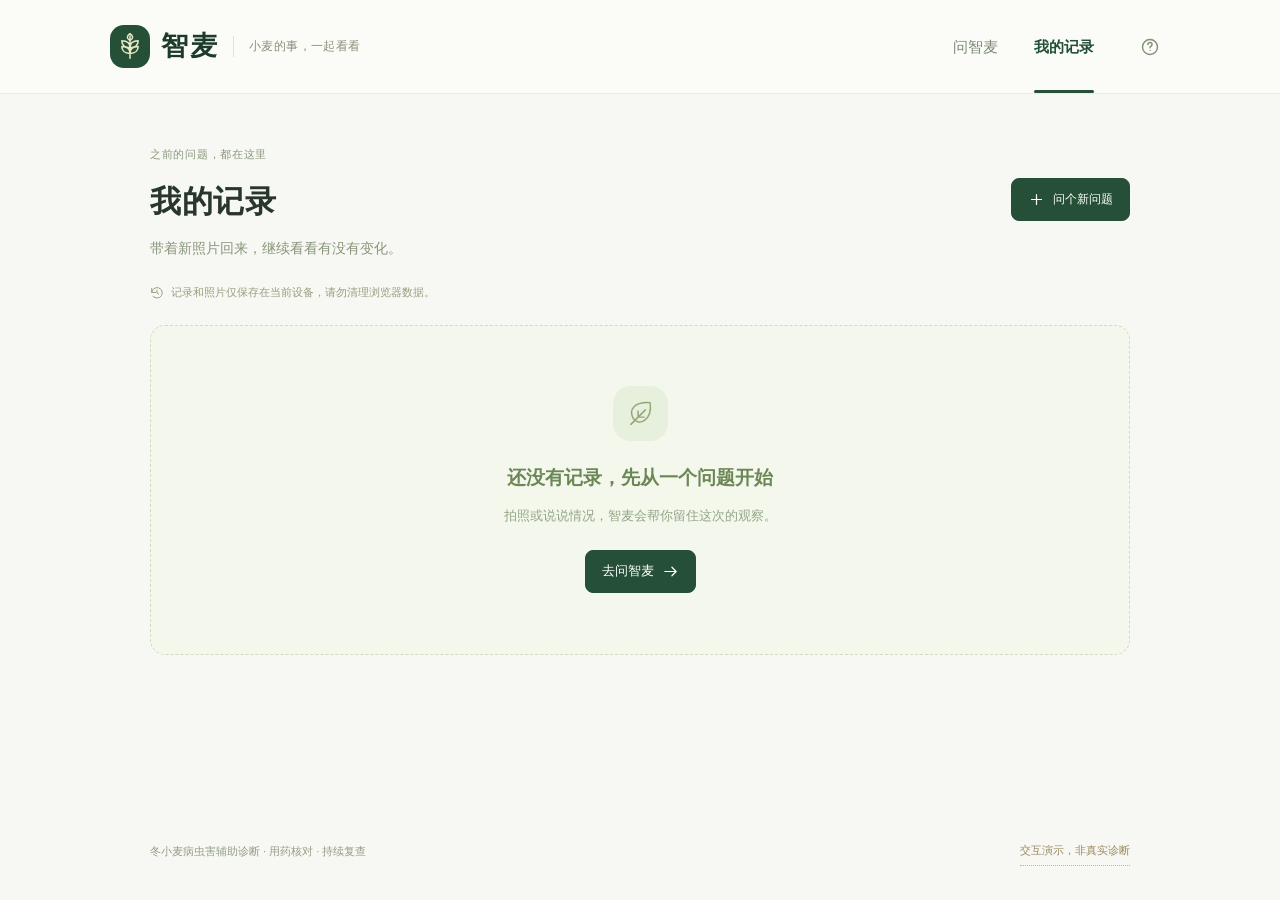
==== commit 50075c9d: "feat(frontend): simplify farmer workflows into guided conversations" ====
--- a/front_end/case.html
+++ b/front_end/case.html
@@ -3,23 +3,13 @@
   <head>
     <meta charset="UTF-8" />
     <meta name="viewport" content="width=device-width, initial-scale=1.0" />
-    <meta name="theme-color" content="#235337" />
-    <meta
-      name="description"
-      content="智麦：冬小麦病虫害辅助诊断、登记标签核验与措施复查。"
-    />
-    <title>案例详情 · 智麦</title>
-    <link rel="icon" href="assets/favicon.svg" type="image/svg+xml" />
-    <link rel="stylesheet" href="css/workspace.css" />
-    <link rel="stylesheet" href="css/care.css" />
-    <script src="js/api.js" defer></script>
-    <script src="js/core.js" defer></script>
-    <script src="js/care.js" defer></script>
-    <script src="js/app.js" defer></script>
-    <script src="js/diagnosis.js" defer></script>
+    <title>正在打开智麦</title>
+    <script src="js/redirect.js" defer></script>
   </head>
-  <body data-page="case">
-    <div id="app"></div>
-    <noscript><p>智麦需要启用 JavaScript 才能展示档案与交互功能。</p></noscript>
+  <body>
+    <p>
+      正在打开简洁版智麦… <a href="index.html">问智麦</a> ·
+      <a href="history.html">我的记录</a>
+    </p>
   </body>
 </html>
